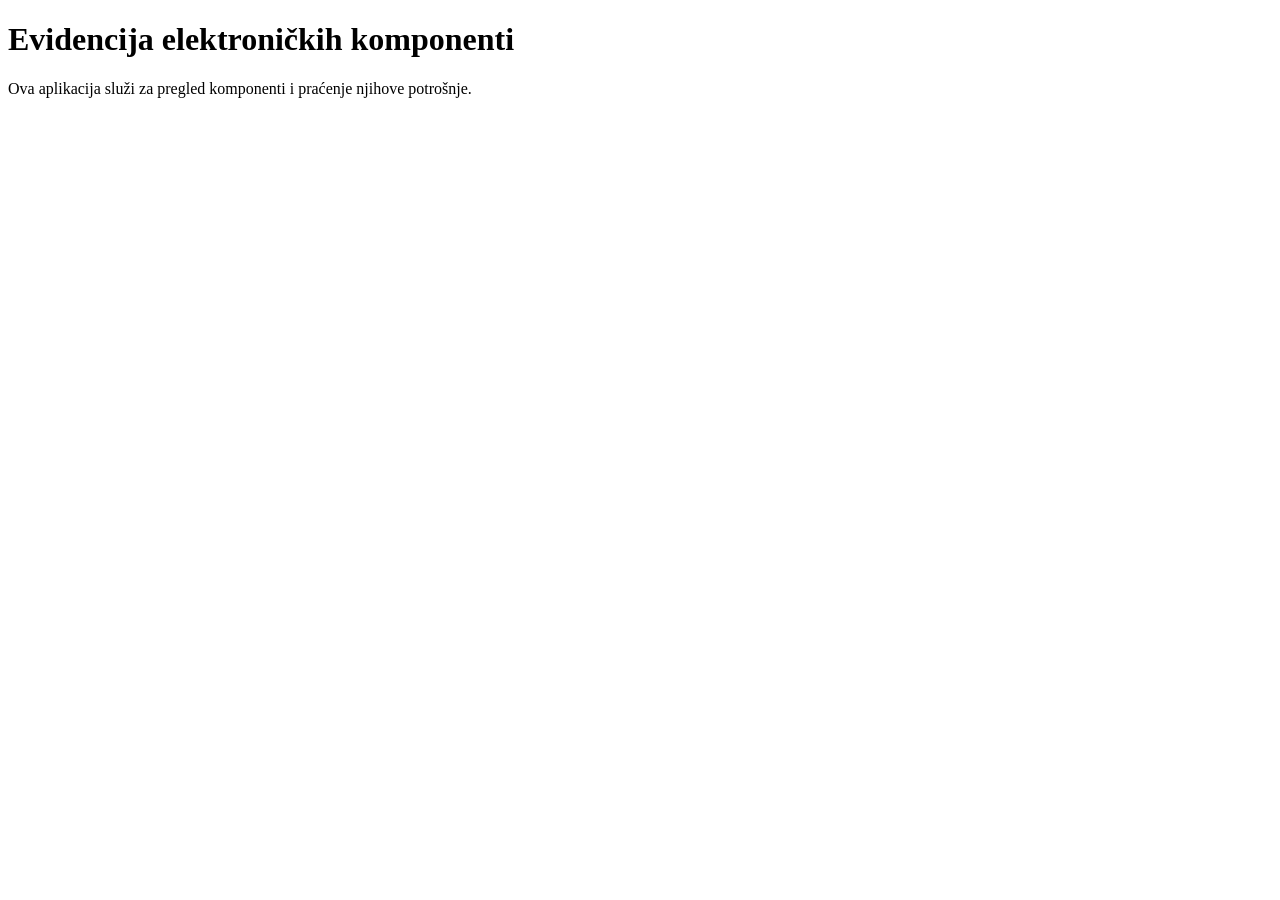
==== index.html @ dfb2090a "Dodana početna HTML stranica" ====
<!DOCTYPE html>
<html lang="hr">
<head>
    <meta charset="UTF-8">
    <meta name="viewport" content="width=device-width, initial-scale=1.0">
    <title>Evidencija komponenti</title>
</head>
<body>
    <h1>Evidencija elektroničkih komponenti</h1>
    <p>Ova aplikacija služi za pregled komponenti i praćenje njihove potrošnje.</p>
</body>
</html>
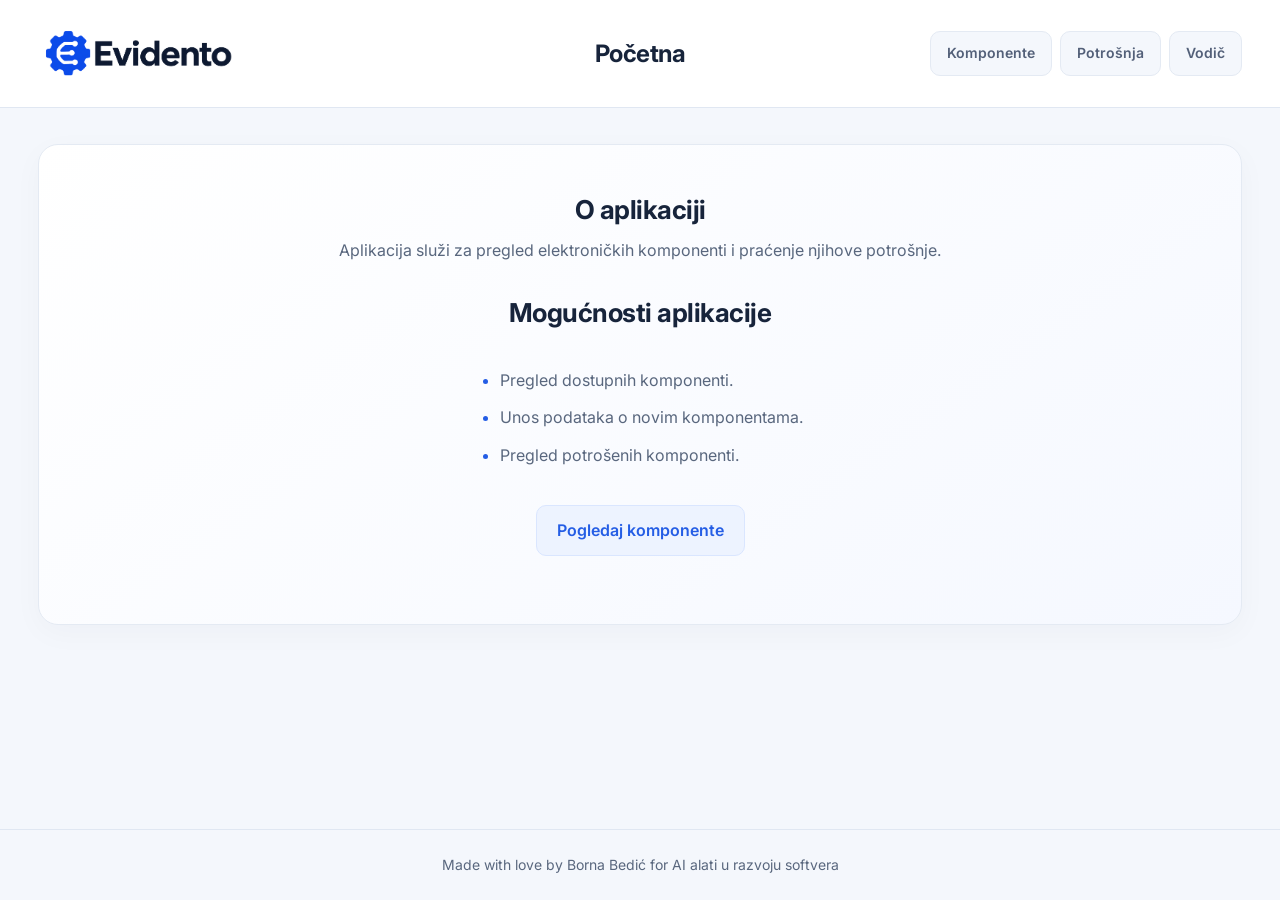
==== commit 2a520472: "Ureden Evidento izgled i dodani vodic, kategorije i forma potrosnje" ====
--- a/index.html
+++ b/index.html
@@ -3,10 +3,49 @@
 <head>
     <meta charset="UTF-8">
     <meta name="viewport" content="width=device-width, initial-scale=1.0">
-    <title>Evidencija komponenti</title>
+    <title>Početna | Evidento</title>
+    <link href="https://fonts.googleapis.com/css2?family=Inter:wght@400;500;600;700;800&display=swap" rel="stylesheet">
+    <link rel="stylesheet" href="style.css">
 </head>
-<body>
-    <h1>Evidencija elektroničkih komponenti</h1>
-    <p>Ova aplikacija služi za pregled komponenti i praćenje njihove potrošnje.</p>
+<body id="pocetna">
+<a class="preskoci-navigaciju" href="#glavni-sadrzaj">Preskoči na sadržaj</a>
+    <header id="zaglavlje">
+    <a id="poveznica-logo" href="index.html">
+        <img id="logo" src="media/evidento-logo.png" alt="Evidento početna" width="2172" height="724">
+    </a>
+
+    <h1 id="glavni-naslov">Početna</h1>
+
+    <nav id="navigacija" aria-label="Glavna navigacija">
+        <a href="komponente.html">Komponente</a>
+        <a href="potrosnja.html">Potrošnja</a>
+        <a href="vodic.html">Vodič</a>
+    </nav>
+</header>
+
+    <main id="glavni-sadrzaj" tabindex="-1">
+        <section id="opis-aplikacije">
+            <h2>O aplikaciji</h2>
+            <p>
+                Aplikacija služi za pregled elektroničkih komponenti
+                i praćenje njihove potrošnje.
+            </p>
+
+            <h2>Mogućnosti aplikacije</h2>
+            <ul>
+                <li>Pregled dostupnih komponenti.</li>
+                <li>Unos podataka o novim komponentama.</li>
+                <li>Pregled potrošenih komponenti.</li>
+            </ul>
+
+            <p>
+                <a href="komponente.html">Pogledaj komponente</a>
+            </p>
+        </section>
+    </main>
+
+<footer id="podnozje">
+    <p>Made with love by Borna Bedić for AI alati u razvoju softvera</p>
+</footer>
 </body>
-</html>
+</html>
--- a/style.css
+++ b/style.css
@@ -0,0 +1,558 @@
+* {
+    /* širina uključuje padding i border */
+    box-sizing: border-box;
+}
+
+body {
+    display: flex;
+    flex-direction: column;
+    min-height: 100vh;
+    margin: 0;
+    font-family: "Inter", Arial, sans-serif;
+    font-size: 16px;
+    line-height: 1.6;
+    color: #17243b;
+    background: #f4f7fc;
+}
+
+a {
+    color: #245de5;
+    text-decoration: none;
+}
+
+a:hover {
+    text-decoration: underline;
+}
+
+a:focus-visible,
+button:focus-visible,
+.omotac-tablice:focus-visible {
+    outline: 3px solid #245de5;
+    outline-offset: 4px;
+}
+
+.preskoci-navigaciju {
+    position: absolute;
+    top: 12px;
+    left: 16px;
+    z-index: 10;
+    padding: 12px 18px;
+    color: white;
+    background: #17243b;
+    border-radius: 10px;
+    transform: translateY(-180%);
+}
+
+.preskoci-navigaciju:focus {
+    transform: translateY(0);
+}
+
+#zaglavlje {
+    display: grid;
+    /* jednaki bočni stupci, srednji prati širinu naslova */
+    grid-template-columns: minmax(0, 1fr) auto minmax(0, 1fr);
+    align-items: center;
+    gap: 24px;
+    padding: 20px 3%;
+    background: white;
+    border-bottom: 1px solid #e0e7f2;
+}
+
+#poveznica-logo {
+    justify-self: start;
+    min-width: 0;
+    border-radius: 8px;
+}
+
+#logo {
+    display: block;
+    width: 200px;
+    max-width: 100%;
+    height: auto;
+}
+
+#glavni-naslov {
+    margin: 0;
+    font-size: 24px;
+    font-weight: 700;
+    line-height: 1.3;
+    letter-spacing: -0.5px;
+    text-align: center;
+}
+
+#navigacija {
+    display: flex;
+    flex-wrap: wrap;
+    justify-content: flex-end;
+    justify-self: end;
+    gap: 8px;
+}
+
+#navigacija a {
+    padding: 10px 16px;
+    color: #536079;
+    font-size: 14px;
+    font-weight: 600;
+    background: #f4f7fc;
+    border: 1px solid #e4eaf3;
+    border-radius: 10px;
+    transition: background-color 0.2s, color 0.2s;
+}
+
+#navigacija a:hover,
+#navigacija a:focus-visible {
+    color: #245de5;
+    background: #eaf1ff;
+    text-decoration: none;
+}
+
+#glavni-sadrzaj {
+    /* zauzima slobodan prostor i gura footer prema dnu */
+    flex: 1;
+    width: 94%;
+    max-width: 1280px;
+    margin: 36px auto 60px;
+}
+
+section,
+.kartica-komponente {
+    padding: 32px;
+    background: white;
+    border: 1px solid #e4eaf3;
+    border-radius: 20px;
+    box-shadow: 0 8px 30px #17243b08;
+}
+
+section {
+    margin-bottom: 24px;
+    scroll-margin-top: 24px;
+}
+
+h2 {
+    margin: 0 0 12px;
+    font-size: 26px;
+    font-weight: 700;
+    line-height: 1.3;
+    letter-spacing: -0.5px;
+}
+
+p {
+    margin: 0 0 20px;
+    color: #59677e;
+}
+
+#opis-aplikacije {
+    padding: 48px;
+    text-align: center;
+    background: linear-gradient(145deg, #ffffff, #f5f8ff);
+}
+
+#opis-aplikacije ul {
+    display: inline-block;
+    margin: 20px 0 30px;
+    padding-left: 22px;
+    color: #59677e;
+    text-align: left;
+}
+
+#opis-aplikacije li {
+    padding: 6px 0;
+}
+
+#opis-aplikacije li::marker {
+    color: #245de5;
+}
+
+/* h2 koji nije prvi element unutar roditelja */
+#opis-aplikacije h2:not(:first-child) {
+    margin-top: 32px;
+}
+
+#opis-aplikacije p a,
+#popis-komponenti > p a,
+#popis-potrosnje > p a {
+    display: inline-block;
+    padding: 12px 20px;
+    color: #245de5;
+    font-weight: 600;
+    background: #edf3ff;
+    border: 1px solid #dae6ff;
+    border-radius: 10px;
+    transition: background-color 0.2s;
+}
+
+#opis-aplikacije p a:hover,
+#popis-komponenti > p a:hover,
+#popis-potrosnje > p a:hover {
+    background: #dfeaff;
+    text-decoration: none;
+}
+
+.omotac-tablice {
+    /* ako tablica ne stane, pomiče se vodoravno */
+    overflow-x: auto;
+    margin-top: 24px;
+    border: 1px solid #e4eaf3;
+    border-radius: 14px;
+}
+
+table {
+    width: 100%;
+    min-width: 460px;
+    border-collapse: collapse;
+    text-align: left;
+}
+
+caption {
+    padding: 12px 18px;
+    color: #59677e;
+    font-size: 13px;
+    text-align: left;
+    background: white;
+    border-bottom: 1px solid #e4eaf3;
+}
+
+th {
+    padding: 16px 20px;
+    color: #59677e;
+    font-size: 12px;
+    font-weight: 600;
+    text-transform: uppercase;
+    letter-spacing: 0.6px;
+    background: #f5f7fc;
+    border-bottom: 1px solid #e4eaf3;
+}
+
+td {
+    padding: 20px;
+    font-size: 14px;
+    border-bottom: 1px solid #edf0f5;
+    transition: background-color 0.2s;
+}
+
+tbody tr:last-child td {
+    border-bottom: 0;
+}
+
+tbody td:first-child {
+    font-weight: 600;
+}
+
+#tablica-komponenti td:last-child,
+#tablica-potrosnje td:nth-child(2) {
+    color: #245de5;
+    font-weight: 700;
+    background: #f4f7ff;
+}
+
+#tablica-komponenti th:last-child,
+#tablica-komponenti td:last-child,
+#tablica-potrosnje th:nth-child(2),
+#tablica-potrosnje td:nth-child(2) {
+    text-align: center;
+}
+
+#tablica-potrosnje td:nth-child(3) {
+    color: #59677e;
+    white-space: nowrap;
+}
+
+tbody tr:hover td {
+    background: #edf3ff;
+}
+
+#dodavanje-komponente,
+#biljezenje-potrosnje {
+    text-align: center;
+}
+
+.forma-unosa {
+    display: flex;
+    flex-direction: column;
+    gap: 20px;
+    width: 100%;
+    max-width: 560px;
+    margin: 28px auto 0;
+    text-align: left;
+}
+
+.forma-unosa p {
+    margin: 0;
+}
+
+label {
+    display: block;
+    margin-bottom: 8px;
+    color: #28364d;
+    font-size: 14px;
+    font-weight: 600;
+}
+
+input:not([type="hidden"]),
+select,
+textarea {
+    width: 100%;
+    padding: 14px 16px;
+    font: inherit;
+    color: #17243b;
+    background: #fbfcff;
+    border: 1px solid #aab8ce;
+    border-radius: 10px;
+    transition: border-color 0.2s, box-shadow 0.2s;
+}
+
+input:focus,
+select:focus,
+textarea:focus {
+    outline: 2px solid #245de5;
+    outline-offset: 2px;
+    border-color: #245de5;
+    box-shadow: 0 0 0 5px #245de510;
+}
+
+.gumb-glavni {
+    align-self: center;
+    padding: 14px 26px;
+    font: inherit;
+    font-weight: 700;
+    color: white;
+    background: #245de5;
+    border: 0;
+    border-radius: 10px;
+    box-shadow: 0 6px 16px #245de526;
+    cursor: pointer;
+    transition: background-color 0.2s, transform 0.2s;
+}
+
+.gumb-glavni:hover,
+.gumb-glavni:focus-visible {
+    background: #194bc3;
+    transform: translateY(-2px);
+}
+
+#uvod-vodica {
+    text-align: center;
+}
+
+#uvod-vodica p {
+    margin-bottom: 0;
+}
+
+#kartice-komponenti {
+    display: grid;
+    /* tri jednako široka stupca */
+    grid-template-columns: repeat(3, minmax(0, 1fr));
+    gap: 24px;
+}
+
+.kartica-komponente {
+    display: flex;
+    flex-direction: column;
+    min-width: 0;
+    padding: 28px;
+}
+
+.oznaka-komponente {
+    display: flex;
+    align-items: center;
+    justify-content: center;
+    width: 64px;
+    height: 64px;
+    margin: 0 auto 24px;
+    font-size: 22px;
+    font-weight: 800;
+    color: #245de5;
+    background: #edf3ff;
+    border-radius: 16px;
+}
+
+.kartica-komponente h3 {
+    margin: 8px 0 12px;
+    font-size: 16px;
+}
+
+.kartica-komponente a {
+    /* gura poveznicu na dno kartice */
+    margin-top: auto;
+    padding-top: 16px;
+    font-size: 14px;
+    font-weight: 600;
+}
+
+#podnozje {
+    padding: 24px;
+    text-align: center;
+    border-top: 1px solid #e0e7f2;
+}
+
+#podnozje p {
+    margin: 0;
+    color: #59677e;
+    font-size: 14px;
+}
+
+@media (max-width: 1050px) {
+    #zaglavlje {
+        grid-template-columns: minmax(0, 1fr) auto;
+        gap: 16px;
+        padding: 18px 3%;
+    }
+
+    #navigacija {
+        /* proteže element preko svih stupaca */
+    grid-column: 1 / -1;
+        justify-self: center;
+        justify-content: center;
+    }
+}
+
+@media (max-width: 900px) {
+    #kartice-komponenti {
+        grid-template-columns: 1fr;
+    }
+}
+
+@media (max-width: 600px) {
+    #logo {
+        width: 150px;
+    }
+
+    #glavni-naslov {
+        font-size: 20px;
+    }
+
+    #navigacija a {
+        padding: 10px 12px;
+    }
+
+    #glavni-sadrzaj {
+        margin: 20px auto 36px;
+    }
+
+    section,
+    #opis-aplikacije,
+    .kartica-komponente {
+        padding: 22px;
+        border-radius: 16px;
+    }
+
+    h2 {
+        font-size: 22px;
+    }
+
+    th,
+    td {
+        padding: 14px;
+    }
+
+    .gumb-glavni {
+        width: 100%;
+    }
+}
+
+/* postavka uređaja za smanjeno kretanje */
+@media (prefers-reduced-motion: reduce) {
+    * {
+        transition: none;
+    }
+
+    .gumb-glavni:hover,
+    .gumb-glavni:focus-visible {
+        transform: none;
+    }
+}
+
+.kategorija {
+    display: inline-block;
+    padding: 5px 12px;
+    border-radius: 20px;
+    font-size: 12px;
+    font-weight: 600;
+    white-space: nowrap;
+}
+
+.kategorija-otpornik {
+    color: #2353ad;
+    background: #eaf1ff;
+}
+
+.kategorija-kondenzator {
+    color: #6b35a5;
+    background: #f3eaff;
+}
+
+.kategorija-led {
+    color: #146547;
+    background: #e4f6ed;
+}
+
+textarea {
+    resize: vertical;
+    min-height: 110px;
+}
+
+#cesta-pitanja {
+    margin-top: 24px;
+}
+
+#cesta-pitanja details {
+    margin-top: 18px;
+    border: 1px solid #e4eaf3;
+    border-radius: 12px;
+    background: #fbfcff;
+}
+
+#cesta-pitanja summary {
+    padding: 24px;
+    font-weight: 600;
+    cursor: pointer;
+    border-radius: 12px;
+}
+
+#cesta-pitanja summary:hover {
+    background: #edf3ff;
+}
+
+#cesta-pitanja summary:focus-visible {
+    outline: 3px solid #245de5;
+    outline-offset: 2px;
+}
+
+/* naslov pitanja kad je details otvoren */
+#cesta-pitanja details[open] summary {
+    color: #245de5;
+}
+
+#cesta-pitanja details p {
+    padding: 8px 24px 24px;
+    margin: 0;
+}
+
+.kartica-komponente {
+    transition: transform 0.2s, box-shadow 0.2s, border-color 0.2s;
+}
+
+.kartica-komponente:hover,
+.kartica-komponente:focus-within {
+    /* negativna vrijednost pomiče karticu prema gore */
+    transform: translateY(-5px);
+    border-color: #b9cef7;
+    box-shadow: 0 14px 32px #17243b12;
+}
+
+@media (prefers-reduced-motion: reduce) {
+    .kartica-komponente {
+        transition: none;
+    }
+
+    .kartica-komponente:hover,
+    .kartica-komponente:focus-within {
+        transform: none;
+    }
+}
+
+/* nth-child(2) bira drugu ćeliju u retku */
+#tablica-komponenti th:nth-child(2),
+#tablica-komponenti td:nth-child(2) {
+    text-align: center;
+}
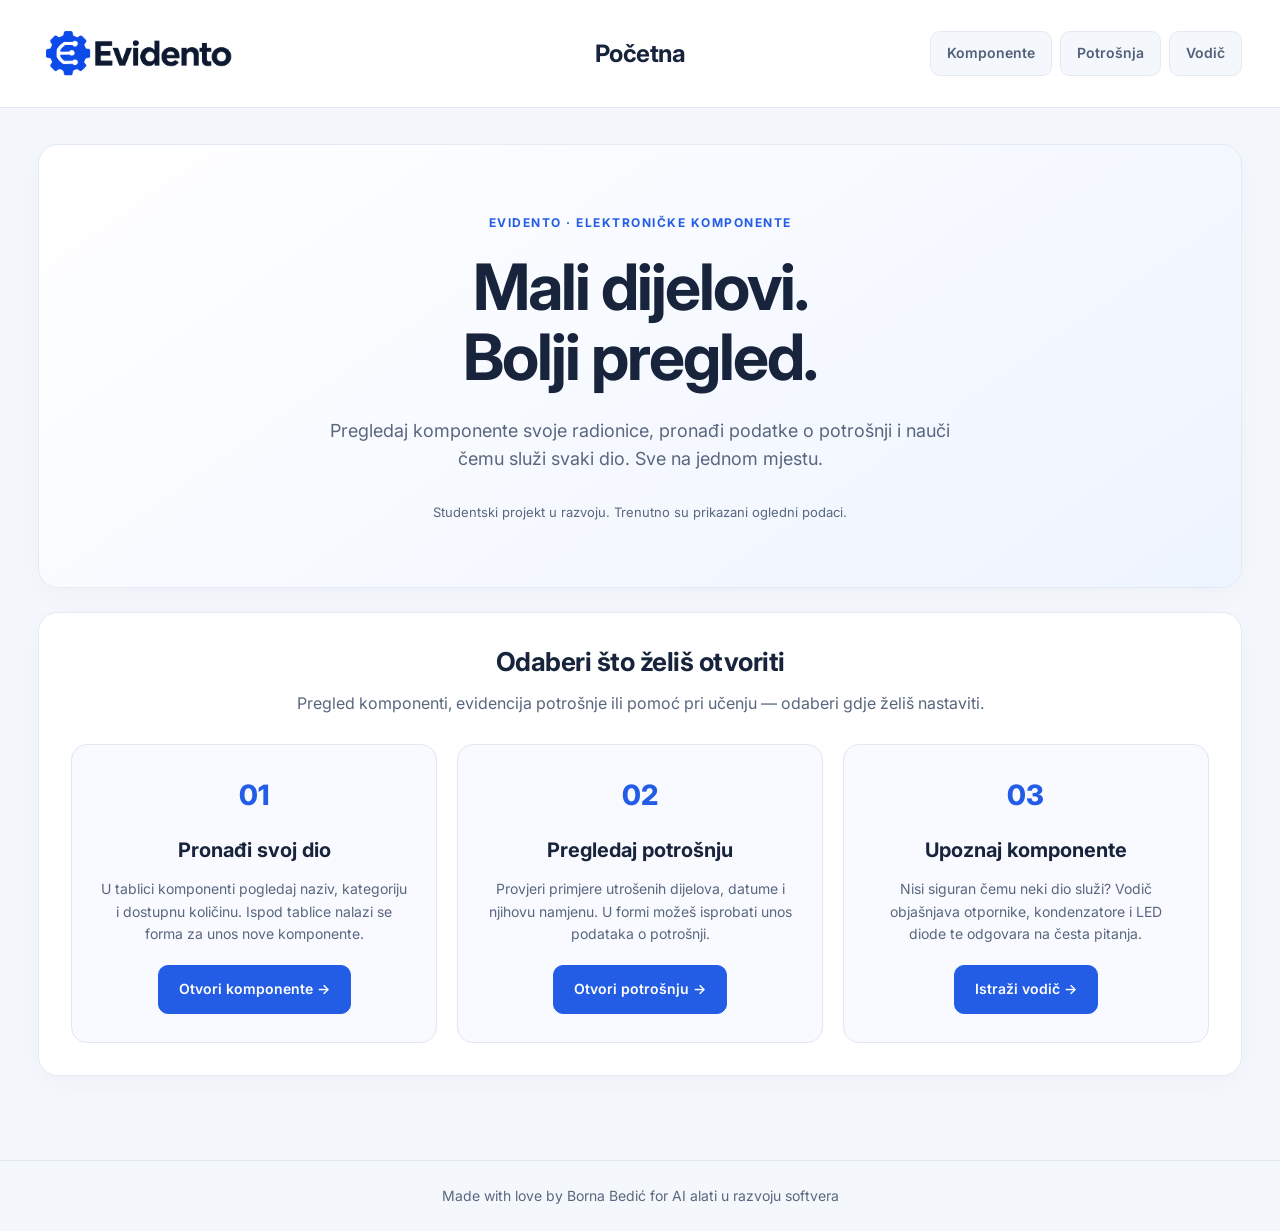
==== commit 05195266: "Doraden raspored stranica, Flexbox i tranzicije te obrasci za unos" ====
--- a/index.html
+++ b/index.html
@@ -24,23 +24,46 @@
 </header>
 
     <main id="glavni-sadrzaj" tabindex="-1">
-        <section id="opis-aplikacije">
-            <h2>O aplikaciji</h2>
-            <p>
-                Aplikacija služi za pregled elektroničkih komponenti
-                i praćenje njihove potrošnje.
+        <section id="uvod-pocetne" aria-labelledby="naslov-uvoda">
+            <span class="mala-oznaka">EVIDENTO · ELEKTRONIČKE KOMPONENTE</span>
+            <h2 id="naslov-uvoda">Mali dijelovi.<br>Bolji pregled.</h2>
+            <p class="uvodni-tekst">
+                Pregledaj komponente svoje radionice, pronađi podatke o potrošnji
+                i nauči čemu služi svaki dio. Sve na jednom mjestu.
             </p>
 
-            <h2>Mogućnosti aplikacije</h2>
-            <ul>
-                <li>Pregled dostupnih komponenti.</li>
-                <li>Unos podataka o novim komponentama.</li>
-                <li>Pregled potrošenih komponenti.</li>
-            </ul>
+            <p class="napomena-pocetne">Studentski projekt u razvoju. Trenutno su prikazani ogledni podaci.</p>
+        </section>
 
-            <p>
-                <a href="komponente.html">Pogledaj komponente</a>
-            </p>
+        <section id="koraci" aria-labelledby="naslov-koraka">
+            <h2 id="naslov-koraka">Odaberi što želiš otvoriti</h2>
+            <p>Pregled komponenti, evidencija potrošnje ili pomoć pri učenju — odaberi gdje želiš nastaviti.</p>
+
+            <div class="precaci">
+                <article class="kartica-korak">
+                    <span class="broj-koraka" aria-hidden="true">01</span>
+                    <h3>Pronađi svoj dio</h3>
+                    <p>U tablici komponenti pogledaj naziv, kategoriju i dostupnu količinu.
+                       Ispod tablice nalazi se forma za unos nove komponente.</p>
+                    <a class="pocetna-gumb" href="komponente.html">Otvori komponente <span aria-hidden="true">→</span></a>
+                </article>
+
+                <article class="kartica-korak">
+                    <span class="broj-koraka" aria-hidden="true">02</span>
+                    <h3>Pregledaj potrošnju</h3>
+                    <p>Provjeri primjere utrošenih dijelova, datume i njihovu namjenu.
+                       U formi možeš isprobati unos podataka o potrošnji.</p>
+                    <a class="pocetna-gumb" href="potrosnja.html">Otvori potrošnju <span aria-hidden="true">→</span></a>
+                </article>
+
+                <article class="kartica-korak">
+                    <span class="broj-koraka" aria-hidden="true">03</span>
+                    <h3>Upoznaj komponente</h3>
+                    <p>Nisi siguran čemu neki dio služi? Vodič objašnjava otpornike,
+                       kondenzatore i LED diode te odgovara na česta pitanja.</p>
+                    <a class="pocetna-gumb" href="vodic.html">Istraži vodič <span aria-hidden="true">→</span></a>
+                </article>
+            </div>
         </section>
     </main>
 
@@ -48,4 +71,4 @@
     <p>Made with love by Borna Bedić for AI alati u razvoju softvera</p>
 </footer>
 </body>
-</html>+</html>
--- a/style.css
+++ b/style.css
@@ -96,7 +96,8 @@
     background: #f4f7fc;
     border: 1px solid #e4eaf3;
     border-radius: 10px;
-    transition: background-color 0.2s, color 0.2s;
+    transition-property: background-color, color;
+    transition-duration: 0.2s, 0.2s;
 }
 
 #navigacija a:hover,
@@ -108,7 +109,9 @@
 
 #glavni-sadrzaj {
     /* zauzima slobodan prostor i gura footer prema dnu */
-    flex: 1;
+    flex-grow: 1;
+    flex-shrink: 1;
+    flex-basis: 0%;
     width: 94%;
     max-width: 1280px;
     margin: 36px auto 60px;
@@ -141,53 +144,6 @@
     color: #59677e;
 }
 
-#opis-aplikacije {
-    padding: 48px;
-    text-align: center;
-    background: linear-gradient(145deg, #ffffff, #f5f8ff);
-}
-
-#opis-aplikacije ul {
-    display: inline-block;
-    margin: 20px 0 30px;
-    padding-left: 22px;
-    color: #59677e;
-    text-align: left;
-}
-
-#opis-aplikacije li {
-    padding: 6px 0;
-}
-
-#opis-aplikacije li::marker {
-    color: #245de5;
-}
-
-/* h2 koji nije prvi element unutar roditelja */
-#opis-aplikacije h2:not(:first-child) {
-    margin-top: 32px;
-}
-
-#opis-aplikacije p a,
-#popis-komponenti > p a,
-#popis-potrosnje > p a {
-    display: inline-block;
-    padding: 12px 20px;
-    color: #245de5;
-    font-weight: 600;
-    background: #edf3ff;
-    border: 1px solid #dae6ff;
-    border-radius: 10px;
-    transition: background-color 0.2s;
-}
-
-#opis-aplikacije p a:hover,
-#popis-komponenti > p a:hover,
-#popis-potrosnje > p a:hover {
-    background: #dfeaff;
-    text-decoration: none;
-}
-
 .omotac-tablice {
     /* ako tablica ne stane, pomiče se vodoravno */
     overflow-x: auto;
@@ -227,7 +183,8 @@
     padding: 20px;
     font-size: 14px;
     border-bottom: 1px solid #edf0f5;
-    transition: background-color 0.2s;
+    transition-property: background-color;
+    transition-duration: 0.2s;
 }
 
 tbody tr:last-child td {
@@ -263,7 +220,7 @@
 
 #dodavanje-komponente,
 #biljezenje-potrosnje {
-    text-align: center;
+    text-align: left;
 }
 
 .forma-unosa {
@@ -298,7 +255,8 @@
     background: #fbfcff;
     border: 1px solid #aab8ce;
     border-radius: 10px;
-    transition: border-color 0.2s, box-shadow 0.2s;
+    transition-property: border-color, box-shadow;
+    transition-duration: 0.2s, 0.2s;
 }
 
 input:focus,
@@ -321,7 +279,8 @@
     border-radius: 10px;
     box-shadow: 0 6px 16px #245de526;
     cursor: pointer;
-    transition: background-color 0.2s, transform 0.2s;
+    transition-property: background-color, transform;
+    transition-duration: 0.2s, 0.2s;
 }
 
 .gumb-glavni:hover,
@@ -400,7 +359,7 @@
 
     #navigacija {
         /* proteže element preko svih stupaca */
-    grid-column: 1 / -1;
+        grid-column: 1 / -1;
         justify-self: center;
         justify-content: center;
     }
@@ -430,7 +389,6 @@
     }
 
     section,
-    #opis-aplikacije,
     .kartica-komponente {
         padding: 22px;
         border-radius: 16px;
@@ -453,7 +411,7 @@
 /* postavka uređaja za smanjeno kretanje */
 @media (prefers-reduced-motion: reduce) {
     * {
-        transition: none;
+        transition-property: none;
     }
 
     .gumb-glavni:hover,
@@ -529,7 +487,8 @@
 }
 
 .kartica-komponente {
-    transition: transform 0.2s, box-shadow 0.2s, border-color 0.2s;
+    transition-property: transform, box-shadow, border-color;
+    transition-duration: 0.2s, 0.2s, 0.2s;
 }
 
 .kartica-komponente:hover,
@@ -542,7 +501,7 @@
 
 @media (prefers-reduced-motion: reduce) {
     .kartica-komponente {
-        transition: none;
+        transition-property: none;
     }
 
     .kartica-komponente:hover,
@@ -556,3 +515,380 @@
 #tablica-komponenti td:nth-child(2) {
     text-align: center;
 }
+
+#uvod-pocetne {
+    padding: 64px 28px;
+    text-align: center;
+    background: linear-gradient(145deg, #ffffff, #eef4ff);
+}
+
+.mala-oznaka {
+    display: inline-block;
+    margin-bottom: 20px;
+    color: #245de5;
+    font-size: 12px;
+    font-weight: 700;
+    letter-spacing: 1.5px;
+}
+
+#naslov-uvoda {
+    margin: 0 0 24px;
+    font-size: clamp(36px, 5vw, 64px);
+    line-height: 1.1;
+    letter-spacing: -2px;
+}
+
+.uvodni-tekst {
+    max-width: 630px;
+    margin: 0 auto 28px;
+    font-size: 18px;
+}
+
+.pocetna-gumb {
+    padding: 14px 22px;
+    color: white;
+    background: #245de5;
+    border: 1px solid #245de5;
+    border-radius: 10px;
+    font-weight: 600;
+    transition-property: background-color, transform;
+    transition-duration: 0.25s, 0.25s;
+}
+
+.pocetna-gumb:hover,
+.pocetna-gumb:focus-visible {
+    background: #194bc3;
+    transform: translateY(-2px);
+    text-decoration: none;
+}
+
+.napomena-pocetne {
+    margin: 24px 0 0;
+    font-size: 13px;
+}
+
+#koraci {
+    text-align: center;
+}
+
+.precaci {
+    display: flex;
+    flex-wrap: wrap;
+    gap: 20px;
+    margin-top: 28px;
+}
+
+.kartica-korak {
+    /* početna širina 260px, može rasti i smanjivati se */
+    flex-grow: 1;
+    flex-shrink: 1;
+    flex-basis: 260px;
+    display: flex;
+    flex-direction: column;
+    min-width: 0;
+    padding: 28px;
+    background: #f8faff;
+    border: 1px solid #e0e7f2;
+    border-radius: 16px;
+    transition-property: transform, box-shadow, border-color;
+    transition-duration: 0.25s, 0.25s, 0.25s;
+}
+
+.kartica-korak:hover,
+.kartica-korak:focus-within {
+    transform: translateY(-5px);
+    border-color: #9bb8f3;
+    box-shadow: 0 12px 26px #17243b12;
+}
+
+.broj-koraka {
+    align-self: center;
+    color: #245de5;
+    font-size: 28px;
+    font-weight: 800;
+}
+
+.kartica-korak h3 {
+    margin: 16px 0 12px;
+    font-size: 20px;
+}
+
+.kartica-korak p {
+    font-size: 14px;
+}
+
+.kartica-korak a {
+    /* drži poveznice pri dnu i kad opisi nisu iste duljine */
+    margin-top: auto;
+    align-self: center;
+    padding: 12px 20px;
+    font-size: 14px;
+    font-weight: 600;
+}
+
+@media (max-width: 600px) {
+    #uvod-pocetne {
+        padding: 36px 20px;
+    }
+
+    .uvodni-tekst {
+        font-size: 16px;
+    }
+
+}
+
+@media (prefers-reduced-motion: reduce) {
+    .kartica-korak,
+    .pocetna-gumb {
+        transition-property: none;
+    }
+
+    .kartica-korak:hover,
+    .kartica-korak:focus-within,
+    .pocetna-gumb:hover,
+    .pocetna-gumb:focus-visible {
+        transform: none;
+    }
+}
+
+.uvod-stranice {
+    padding: 12px 0 8px;
+    margin-bottom: 28px;
+    text-align: center;
+}
+
+.uvod-stranice h2 {
+    font-size: clamp(28px, 3vw, 40px);
+    letter-spacing: -1px;
+}
+
+.uvod-stranice p {
+    max-width: 700px;
+    margin: 0 auto;
+}
+
+.uvod-stranice .mala-oznaka {
+    margin-bottom: 12px;
+}
+
+.kartica-komponente .naslov-komponente {
+    margin: 0 0 16px;
+    font-size: 24px;
+    text-align: center;
+}
+
+.kartica-komponente h4 {
+    margin: 8px 0 12px;
+    font-size: 16px;
+}
+
+#cesta-pitanja > h2,
+#cesta-pitanja > p {
+    text-align: center;
+}
+
+
+.evidencija {
+    display: flex;
+    flex-direction: column;
+    gap: 28px;
+}
+
+.evidencija > section {
+    min-width: 0;
+    margin: 0;
+}
+
+.naslov-panela {
+    display: flex;
+    align-items: center;
+    justify-content: space-between;
+    flex-wrap: wrap;
+    gap: 12px;
+    margin-bottom: 10px;
+}
+
+.evidencija h3 {
+    margin: 0;
+    font-size: 24px;
+    line-height: 1.3;
+    letter-spacing: -0.5px;
+}
+
+.oznaka-pregleda {
+    padding: 6px 12px;
+    font-size: 12px;
+    color: #59677e;
+    background: #f0f3f8;
+    border: 1px solid #e4eaf3;
+    border-radius: 20px;
+}
+
+.pregled-panel > p {
+    margin-bottom: 0;
+    font-size: 14px;
+}
+
+/* opis i polja su dva dijela istog obrasca */
+.unos-panel {
+    display: flex;
+    align-items: flex-start;
+    gap: 48px;
+    background: linear-gradient(120deg, #f1f5ff, #ffffff 65%);
+}
+
+.opis-unosa {
+    flex-grow: 1;
+    flex-shrink: 1;
+    flex-basis: 0px;
+    min-width: 0;
+    text-align: left;
+}
+
+.opis-unosa h3 {
+    margin-bottom: 16px;
+}
+
+.opis-unosa .mala-oznaka {
+    margin-bottom: 12px;
+}
+
+.opis-unosa p {
+    font-size: 14px;
+}
+
+#napomena-forme,
+#napomena-potrosnje {
+    padding-top: 16px;
+    font-size: 12px;
+    border-top: 1px solid #dce4f2;
+}
+
+.forma-evidencije {
+    flex-grow: 2;
+    flex-shrink: 1;
+    flex-basis: 0px;
+    display: flex;
+    flex-direction: row;
+    flex-wrap: wrap;
+    gap: 20px;
+    min-width: 0;
+    max-width: none;
+    margin: 0;
+}
+
+.forma-evidencije > p {
+    /* dva polja dijele red, oduzimamo polovicu razmaka */
+    flex-grow: 1;
+    flex-shrink: 1;
+    flex-basis: calc(50% - 10px);
+    min-width: 0;
+}
+
+.forma-evidencije > .polje-puna-sirina {
+    flex-basis: 100%;
+}
+
+.radnje-forme {
+    display: flex;
+    align-items: center;
+    justify-content: space-between;
+    flex-wrap: wrap;
+    gap: 16px;
+    width: 100%;
+    padding-top: 20px;
+    border-top: 1px solid #e4eaf3;
+}
+
+.uputa-forme {
+    color: #59677e;
+    font-size: 12px;
+}
+
+.radnje-forme .gumb-glavni {
+    font-size: 14px;
+}
+
+@media (max-width: 900px) {
+    .unos-panel {
+        flex-direction: column;
+        gap: 24px;
+    }
+
+    .opis-unosa,
+    .forma-evidencije {
+        flex-grow: 1;
+        flex-shrink: 1;
+        flex-basis: auto;
+        width: 100%;
+    }
+}
+
+@media (max-width: 600px) {
+    .forma-evidencije > p {
+        flex-basis: 100%;
+    }
+
+    .radnje-forme {
+        align-items: stretch;
+        flex-direction: column;
+    }
+}
+
+.pomoc-polja {
+    display: block;
+    margin-top: 8px;
+    color: #59677e;
+    font-size: 12px;
+}
+
+.gumbi-forme {
+    display: flex;
+    flex-wrap: wrap;
+    align-items: center;
+    gap: 12px;
+}
+
+.gumb-ocisti {
+    padding: 14px 20px;
+    font: inherit;
+    font-size: 14px;
+    font-weight: 600;
+    color: #536079;
+    background: white;
+    border: 1px solid #cdd7e6;
+    border-radius: 10px;
+    cursor: pointer;
+    transition-property: background-color, border-color;
+    transition-duration: 0.2s, 0.2s;
+}
+
+.gumb-ocisti:hover,
+.gumb-ocisti:focus-visible {
+    background: #edf3ff;
+    border-color: #245de5;
+}
+
+/* target je element čiji je id naveden iza # u adresi */
+#tablica-komponenti tr:target td {
+    background: #e4edff;
+    border-bottom-color: #a5bff1;
+}
+
+#tablica-komponenti tr:target td:first-child {
+    box-shadow: inset 4px 0 #245de5;
+}
+
+@media (max-width: 600px) {
+    .gumbi-forme {
+        width: 100%;
+        flex-direction: column;
+        align-items: stretch;
+    }
+}
+
+@media (prefers-reduced-motion: reduce) {
+    .gumb-ocisti {
+        transition-property: none;
+    }
+}
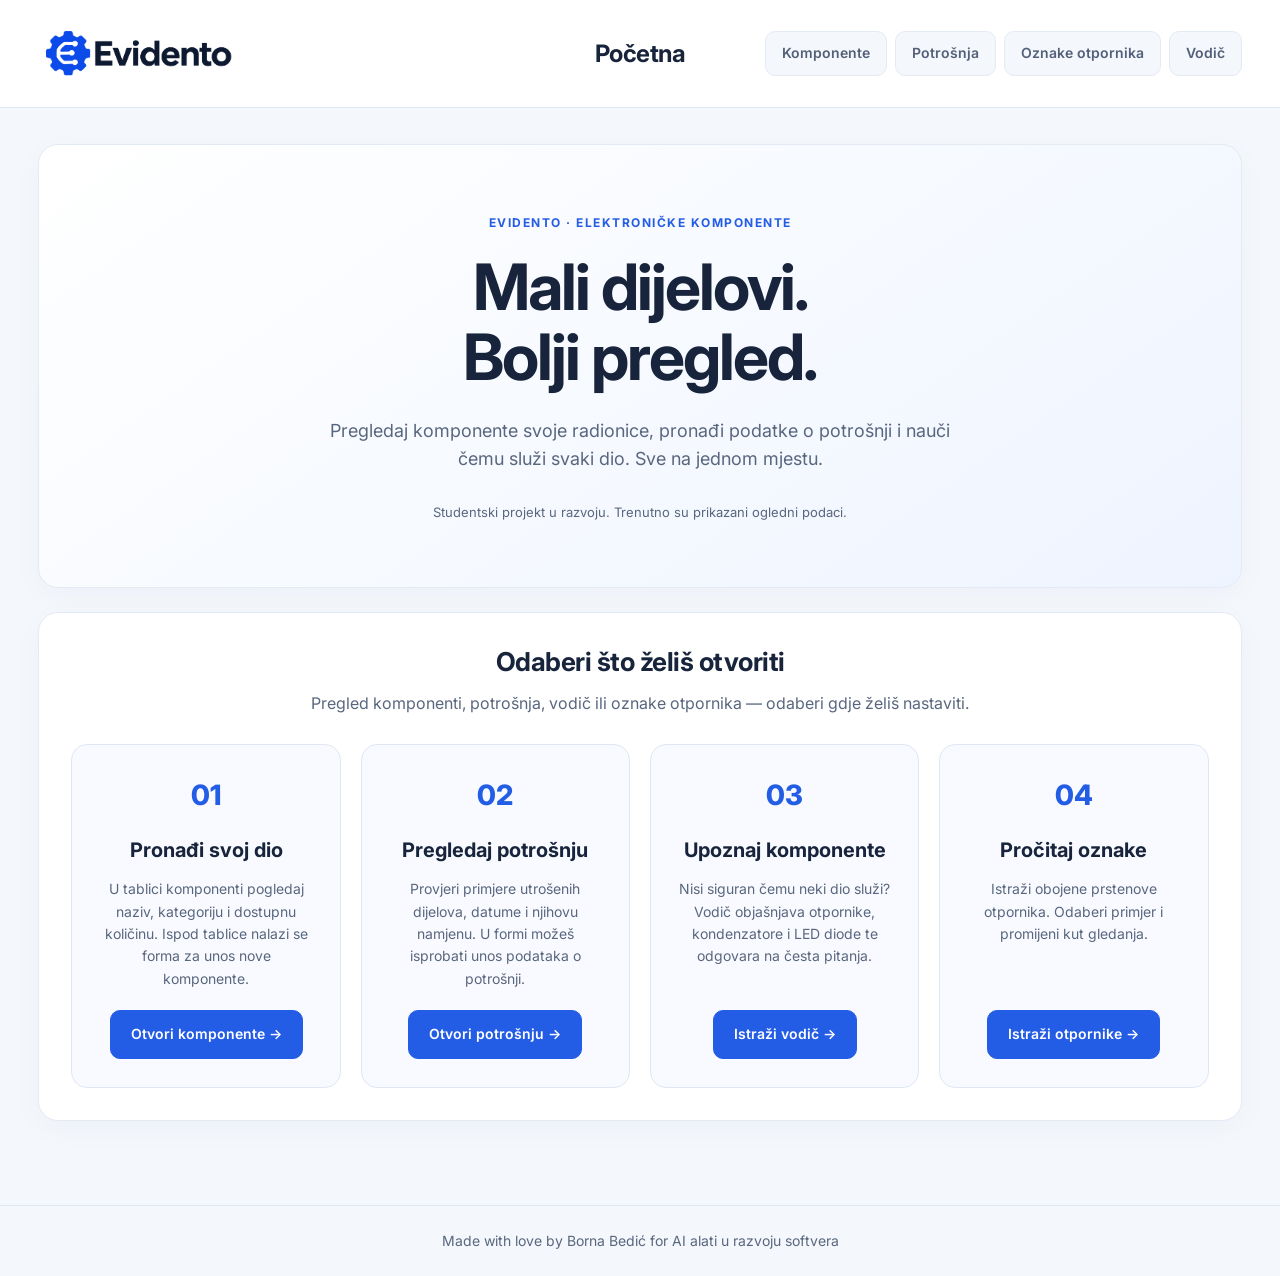
==== commit 61e4e76c: "Dodan istrazivac oznaka otpornika s CSS prikazom i odabirom primjera" ====
--- a/index.html
+++ b/index.html
@@ -17,10 +17,11 @@
     <h1 id="glavni-naslov">Početna</h1>
 
     <nav id="navigacija" aria-label="Glavna navigacija">
-        <a href="komponente.html">Komponente</a>
-        <a href="potrosnja.html">Potrošnja</a>
-        <a href="vodic.html">Vodič</a>
-    </nav>
+            <a href="komponente.html">Komponente</a>
+            <a href="potrosnja.html">Potrošnja</a>
+            <a href="otpornici.html">Oznake otpornika</a>
+            <a href="vodic.html">Vodič</a>
+        </nav>
 </header>
 
     <main id="glavni-sadrzaj" tabindex="-1">
@@ -37,7 +38,7 @@
 
         <section id="koraci" aria-labelledby="naslov-koraka">
             <h2 id="naslov-koraka">Odaberi što želiš otvoriti</h2>
-            <p>Pregled komponenti, evidencija potrošnje ili pomoć pri učenju — odaberi gdje želiš nastaviti.</p>
+            <p>Pregled komponenti, potrošnja, vodič ili oznake otpornika — odaberi gdje želiš nastaviti.</p>
 
             <div class="precaci">
                 <article class="kartica-korak">
@@ -63,6 +64,12 @@
                        kondenzatore i LED diode te odgovara na česta pitanja.</p>
                     <a class="pocetna-gumb" href="vodic.html">Istraži vodič <span aria-hidden="true">→</span></a>
                 </article>
+                <article class="kartica-korak">
+                    <span class="broj-koraka" aria-hidden="true">04</span>
+                    <h3>Pročitaj oznake</h3>
+                    <p>Istraži obojene prstenove otpornika. Odaberi primjer i promijeni kut gledanja.</p>
+                    <a class="pocetna-gumb" href="otpornici.html">Istraži otpornike <span aria-hidden="true">→</span></a>
+                </article>
             </div>
         </section>
     </main>
--- a/style.css
+++ b/style.css
@@ -892,3 +892,442 @@
         transition-property: none;
     }
 }
+#istrazivac-otpornika {
+    /* ove boje koristi prikaz prstenova */
+    --boja-prvog-prstena: #df3c43;
+    --boja-drugog-prstena: #df3c43;
+    --boja-treceg-prstena: #854a2c;
+    display: flex;
+    align-items: stretch;
+    flex-wrap: wrap;
+    gap: 24px;
+    margin-bottom: 28px;
+}
+
+#istrazivac-otpornika > section {
+    min-width: 0;
+    margin: 0;
+}
+
+.prikaz-otpornika {
+    flex-grow: 3;
+    flex-shrink: 1;
+    flex-basis: 500px;
+}
+
+.kontrole-otpornika {
+    flex-grow: 2;
+    flex-shrink: 1;
+    flex-basis: 320px;
+}
+
+#istrazivac-otpornika h2 {
+    font-size: 24px;
+}
+
+.scena-otpornika {
+    position: relative;
+    display: flex;
+    align-items: center;
+    justify-content: center;
+    min-height: 300px;
+    margin-top: 24px;
+    overflow: hidden;
+    border: 1px solid #223657;
+    border-radius: 16px;
+    background-color: #101c31;
+    background-image: linear-gradient(#ffffff06 1px, transparent 1px), linear-gradient(90deg, #ffffff06 1px, transparent 1px), radial-gradient(ellipse at center, #293e61, #101c31);
+    background-size: 24px 24px, 24px 24px, 100% 100%;
+    /* dubina za rotaciju prikaza */
+    perspective: 800px;
+}
+
+.natpis-scene,
+.opis-scene {
+    position: absolute;
+    color: #b8c9e5;
+    font-size: 11px;
+    letter-spacing: 1px;
+}
+
+.natpis-scene {
+    top: 20px;
+    left: 20px;
+}
+
+.opis-scene {
+    right: 16px;
+    bottom: 20px;
+    left: 16px;
+    text-align: center;
+    letter-spacing: 0;
+}
+
+.model-otpornika {
+    display: flex;
+    align-items: center;
+    width: 84%;
+    max-width: 500px;
+    height: 110px;
+    transform-style: preserve-3d;
+    transition-property: transform;
+    transition-duration: 0.6s;
+}
+
+.zica-otpornika {
+    flex-grow: 1;
+    flex-shrink: 1;
+    flex-basis: 0px;
+    height: 9px;
+    background: linear-gradient(#727c8c, #f0f4fa 40%, #a9b4c6 60%, #59657a);
+    box-shadow: 0 18px 18px #00000055;
+}
+
+.zica-lijevo {
+    border-radius: 6px 0 0 6px;
+}
+
+.zica-desno {
+    border-radius: 0 6px 6px 0;
+}
+
+.tijelo-otpornika {
+    position: relative;
+    flex-grow: 3;
+    flex-shrink: 1;
+    flex-basis: 0px;
+    height: 100%;
+    overflow: hidden;
+    border: 1px solid #a78958;
+    border-radius: 34px;
+    background: linear-gradient(#9e7f51, #ead6b1 18%, #f6e6c9 35%, #d7bd8e 60%, #997548);
+    box-shadow: inset 5px 0 12px #60431f44, inset -5px 0 12px #60431f44, 0 25px 26px #00000066;
+}
+
+/* sjaj se nalazi preko prstenova */
+.tijelo-otpornika::after {
+    content: "";
+    position: absolute;
+    inset: 0;
+    background: linear-gradient(transparent, #ffffff55 25%, transparent 48%, #00000033);
+    pointer-events: none;
+}
+
+.prsten-otpornika {
+    position: absolute;
+    top: 0;
+    bottom: 0;
+    width: 10%;
+    box-shadow: inset 1px 0 #00000022, inset -1px 0 #00000022;
+}
+
+.prvi-prsten {
+    left: 15%;
+    background-color: var(--boja-prvog-prstena);
+}
+
+.drugi-prsten {
+    left: 32%;
+    background-color: var(--boja-drugog-prstena);
+}
+
+.treci-prsten {
+    left: 49%;
+    background-color: var(--boja-treceg-prstena);
+}
+
+.cetvrti-prsten {
+    left: 80%;
+    background-color: #c6a345;
+}
+
+/* has provjerava koji je radio odabran unutar forme */
+#istrazivac-otpornika:has(#primjer-330:checked) {
+    --boja-prvog-prstena: #ee802c;
+    --boja-drugog-prstena: #ee802c;
+}
+
+#istrazivac-otpornika:has(#primjer-1000:checked) {
+    --boja-prvog-prstena: #854a2c;
+    --boja-drugog-prstena: #252833;
+    --boja-treceg-prstena: #df3c43;
+}
+
+#istrazivac-otpornika:has(#primjer-4700:checked) {
+    --boja-prvog-prstena: #e2bd22;
+    --boja-drugog-prstena: #9857b7;
+    --boja-treceg-prstena: #df3c43;
+}
+
+#istrazivac-otpornika:has(#primjer-10000:checked) {
+    --boja-prvog-prstena: #854a2c;
+    --boja-drugog-prstena: #252833;
+    --boja-treceg-prstena: #ee802c;
+}
+
+#istrazivac-otpornika:has(#pogled-koso:checked) .model-otpornika {
+    transform: rotateY(-25deg) rotateZ(-14deg) scale(0.9);
+}
+
+#istrazivac-otpornika:has(#pogled-odozgo:checked) .model-otpornika {
+    transform: rotateX(38deg) rotateZ(12deg) scale(0.95);
+}
+
+.rezultati-otpornika {
+    margin-top: 24px;
+    text-align: center;
+}
+
+.rezultat-otpornika {
+    display: none;
+}
+
+#istrazivac-otpornika:has(#primjer-220:checked) .rezultat-220,
+#istrazivac-otpornika:has(#primjer-330:checked) .rezultat-330,
+#istrazivac-otpornika:has(#primjer-1000:checked) .rezultat-1000,
+#istrazivac-otpornika:has(#primjer-4700:checked) .rezultat-4700,
+#istrazivac-otpornika:has(#primjer-10000:checked) .rezultat-10000 {
+    display: block;
+}
+
+.naziv-rezultata {
+    color: #59677e;
+    font-size: 13px;
+}
+
+.rezultat-otpornika h3 {
+    margin: 8px 0;
+    color: #17243b;
+    font-size: 40px;
+    letter-spacing: -1px;
+}
+
+.rezultat-otpornika h3 small {
+    color: #245de5;
+    font-size: 17px;
+    letter-spacing: 0;
+}
+
+.boje-rezultata {
+    margin-bottom: 10px;
+    font-size: 13px;
+}
+
+.racun-rezultata {
+    display: inline-block;
+    padding: 8px 16px;
+    margin-bottom: 10px;
+    color: #245de5;
+    font-size: 15px;
+    font-weight: 600;
+    background: #edf3ff;
+    border-radius: 10px;
+}
+
+.raspon-rezultata {
+    margin: 0;
+    font-size: 12px;
+}
+
+.grupa-otpornika {
+    min-width: 0;
+    padding: 0;
+    margin: 28px 0;
+    border: 0;
+}
+
+.grupa-otpornika legend {
+    padding: 0;
+    margin-bottom: 12px;
+    font-size: 14px;
+    font-weight: 700;
+}
+
+.opcije-otpornika {
+    display: flex;
+    flex-wrap: wrap;
+    gap: 10px;
+}
+
+.opcija-otpornika {
+    display: flex;
+    align-items: center;
+    gap: 9px;
+    padding: 12px 14px;
+    margin: 0;
+    background: #f8faff;
+    border: 1px solid #dce4f2;
+    border-radius: 10px;
+    cursor: pointer;
+    transition-property: background-color, border-color;
+    transition-duration: 0.2s, 0.2s;
+}
+
+.opcija-otpornika input[type="radio"] {
+    width: 16px;
+    height: 16px;
+    padding: 0;
+    margin: 0;
+    box-shadow: none;
+    accent-color: #245de5;
+}
+
+.opcija-otpornika:has(input:checked) {
+    color: #194bc3;
+    background: #eaf1ff;
+    border-color: #245de5;
+}
+
+.opcija-otpornika:hover {
+    border-color: #245de5;
+}
+
+.opcija-otpornika:focus-within {
+    outline: 2px solid #245de5;
+    outline-offset: 3px;
+}
+
+.napomena-istrazivaca {
+    margin: 20px 0 0;
+    font-size: 12px;
+}
+
+.objasnjenja-prstenova {
+    display: flex;
+    flex-wrap: wrap;
+    gap: 24px;
+    margin-top: 28px;
+}
+
+.objasnjenja-prstenova article {
+    flex-grow: 1;
+    flex-shrink: 1;
+    flex-basis: 190px;
+    padding: 20px;
+    border-left: 2px solid #dce6fb;
+}
+
+.objasnjenja-prstenova article > span {
+    color: #245de5;
+    font-size: 13px;
+    font-weight: 700;
+}
+
+.objasnjenja-prstenova h3 {
+    margin: 12px 0 8px;
+    font-size: 17px;
+}
+
+.objasnjenja-prstenova p {
+    margin: 0;
+    font-size: 14px;
+}
+
+.uzorak-boje {
+    display: inline-block;
+    width: 14px;
+    height: 14px;
+    margin-right: 10px;
+    vertical-align: middle;
+    border: 1px solid #00000022;
+    border-radius: 50%;
+}
+
+.izvor-otpornika {
+    margin: 20px 0 0;
+    font-size: 13px;
+}
+
+@media (max-width: 1250px) {
+    #zaglavlje {
+        grid-template-columns: minmax(0, 1fr) auto;
+    }
+
+    #navigacija {
+        grid-column: 1 / -1;
+        justify-self: center;
+        justify-content: center;
+    }
+}
+
+@media (max-width: 600px) {
+    #istrazivac-otpornika h2 {
+        font-size: 21px;
+    }
+
+    .scena-otpornika {
+        min-height: 240px;
+    }
+
+    .model-otpornika {
+        height: 75px;
+    }
+
+    .tijelo-otpornika {
+        border-radius: 22px;
+    }
+
+    #istrazivac-otpornika .opcija-otpornika {
+        padding: 10px;
+        font-size: 13px;
+    }
+
+    #glavni-naslov {
+        font-size: 18px;
+    }
+}
+
+@media (prefers-reduced-motion: reduce) {
+    .model-otpornika,
+    .opcija-otpornika {
+        transition-property: none;
+    }
+}
+
+.boja-crna {
+    background-color: #252833;
+}
+
+.boja-smeda {
+    background-color: #854a2c;
+}
+
+.boja-crvena {
+    background-color: #df3c43;
+}
+
+.boja-narancasta {
+    background-color: #ee802c;
+}
+
+.boja-zuta {
+    background-color: #e2bd22;
+}
+
+.boja-zelena {
+    background-color: #299061;
+}
+
+.boja-plava {
+    background-color: #386cce;
+}
+
+.boja-ljubicasta {
+    background-color: #9857b7;
+}
+
+.boja-siva {
+    background-color: #7d8491;
+}
+
+.boja-bijela {
+    background-color: #fff;
+}
+
+.boja-zlatna {
+    background-color: #b99a45;
+}
+
+.boja-srebrna {
+    background-color: #bbc4cf;
+}
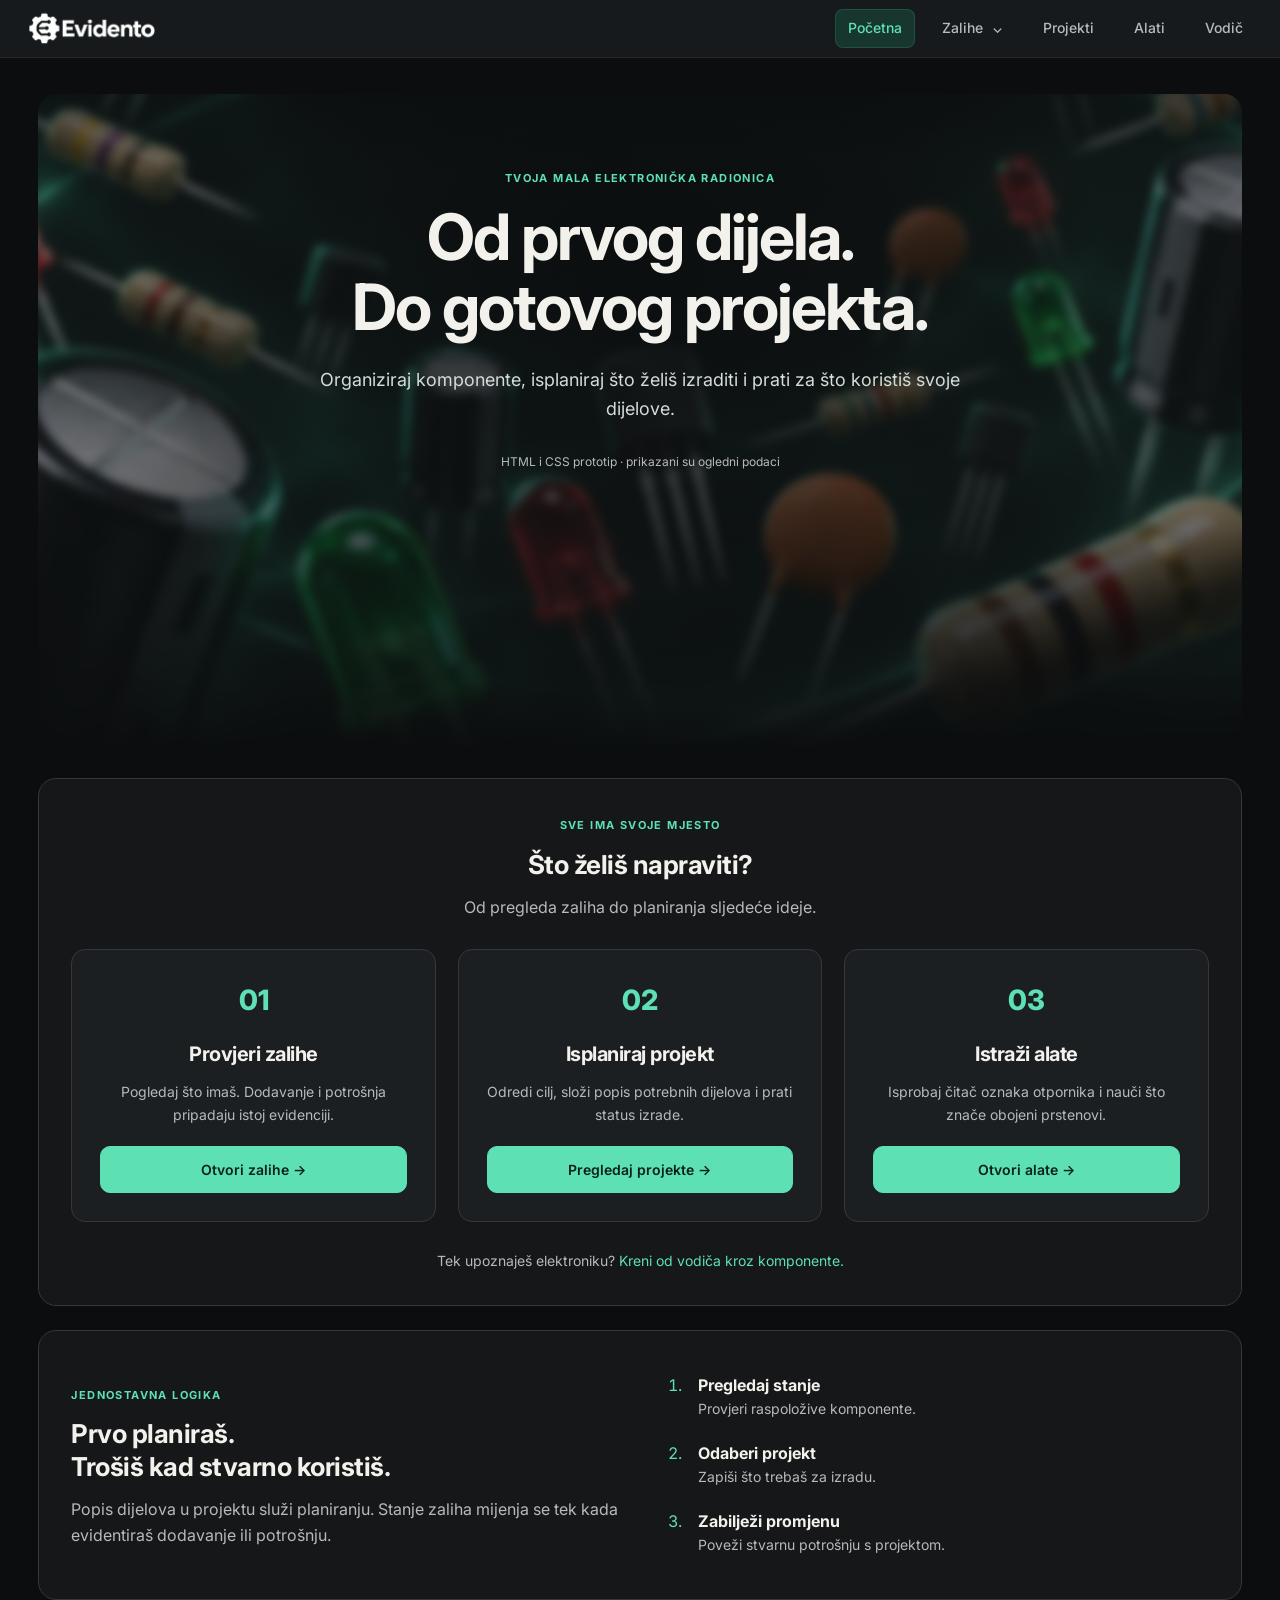
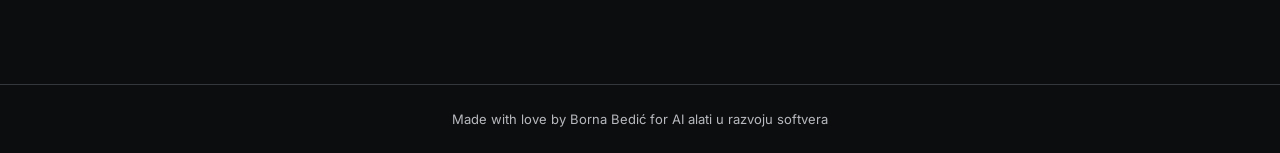
==== commit e7cfc3d3: "Veliki update: reorganizacija Evidenta, zalihe, projekti i alati Objedinjeni pregled zaliha, dodavan" ====
--- a/index.html
+++ b/index.html
@@ -3,79 +3,64 @@
 <head>
     <meta charset="UTF-8">
     <meta name="viewport" content="width=device-width, initial-scale=1.0">
+    <meta name="description" content="Evidento — evidencija elektroničkih komponenti, projekti i edukativni alati.">
     <title>Početna | Evidento</title>
     <link href="https://fonts.googleapis.com/css2?family=Inter:wght@400;500;600;700;800&display=swap" rel="stylesheet">
     <link rel="stylesheet" href="style.css">
 </head>
-<body id="pocetna">
-<a class="preskoci-navigaciju" href="#glavni-sadrzaj">Preskoči na sadržaj</a>
+<body>
+    <a class="preskoci-navigaciju" href="#glavni-sadrzaj">Preskoči na sadržaj</a>
     <header id="zaglavlje">
-    <a id="poveznica-logo" href="index.html">
-        <img id="logo" src="media/evidento-logo.png" alt="Evidento početna" width="2172" height="724">
-    </a>
-
-    <h1 id="glavni-naslov">Početna</h1>
-
-    <nav id="navigacija" aria-label="Glavna navigacija">
-            <a href="komponente.html">Komponente</a>
-            <a href="potrosnja.html">Potrošnja</a>
-            <a href="otpornici.html">Oznake otpornika</a>
-            <a href="vodic.html">Vodič</a>
-        </nav>
-</header>
-
+        <div class="sadrzaj-zaglavlja">
+            <a id="poveznica-logo" href="index.html">
+                <img id="logo" src="media/evidento-logo.png" alt="Evidento početna" width="2172" height="724">
+            </a>
+            <nav id="navigacija" aria-label="Glavna navigacija">
+                <a href="index.html" aria-current="page">Početna</a>
+                <details class="izbornik-zaliha">
+                    <summary>Zalihe <span aria-hidden="true">⌄</span></summary>
+                    <div class="padajuci-izbornik">
+                        <div class="opis-izbornika"><strong>Tvoja radionica</strong><p>Što imaš, što dodaješ i što trošiš.</p></div>
+                        <div class="poveznice-izbornika">
+                            <a href="zalihe.html"><strong>Trenutno stanje</strong><span>Dostupne komponente i količine</span></a>
+                            <a href="zalihe.html#povijest-promjena"><strong>Povijest promjena</strong><span>Dodavanje, potrošnja i namjena</span></a>
+                            <a href="zalihe.html#unos-promjene"><strong>Unos promjene</strong><span>Dodaj komade ili evidentiraj potrošnju</span></a>
+                            <a href="zalihe.html#nova-komponenta"><strong>Nova komponenta</strong><span>Dio koji još nemaš u evidenciji</span></a>
+                        </div>
+                    </div>
+                </details>
+                <a href="projekti.html">Projekti</a>
+                <a href="alati.html">Alati</a>
+                <a href="vodic.html">Vodič</a>
+            </nav>
+        </div>
+    </header>
     <main id="glavni-sadrzaj" tabindex="-1">
         <section id="uvod-pocetne" aria-labelledby="naslov-uvoda">
-            <span class="mala-oznaka">EVIDENTO · ELEKTRONIČKE KOMPONENTE</span>
-            <h2 id="naslov-uvoda">Mali dijelovi.<br>Bolji pregled.</h2>
-            <p class="uvodni-tekst">
-                Pregledaj komponente svoje radionice, pronađi podatke o potrošnji
-                i nauči čemu služi svaki dio. Sve na jednom mjestu.
-            </p>
-
-            <p class="napomena-pocetne">Studentski projekt u razvoju. Trenutno su prikazani ogledni podaci.</p>
-        </section>
-
-        <section id="koraci" aria-labelledby="naslov-koraka">
-            <h2 id="naslov-koraka">Odaberi što želiš otvoriti</h2>
-            <p>Pregled komponenti, potrošnja, vodič ili oznake otpornika — odaberi gdje želiš nastaviti.</p>
-
-            <div class="precaci">
-                <article class="kartica-korak">
-                    <span class="broj-koraka" aria-hidden="true">01</span>
-                    <h3>Pronađi svoj dio</h3>
-                    <p>U tablici komponenti pogledaj naziv, kategoriju i dostupnu količinu.
-                       Ispod tablice nalazi se forma za unos nove komponente.</p>
-                    <a class="pocetna-gumb" href="komponente.html">Otvori komponente <span aria-hidden="true">→</span></a>
-                </article>
-
-                <article class="kartica-korak">
-                    <span class="broj-koraka" aria-hidden="true">02</span>
-                    <h3>Pregledaj potrošnju</h3>
-                    <p>Provjeri primjere utrošenih dijelova, datume i njihovu namjenu.
-                       U formi možeš isprobati unos podataka o potrošnji.</p>
-                    <a class="pocetna-gumb" href="potrosnja.html">Otvori potrošnju <span aria-hidden="true">→</span></a>
-                </article>
-
-                <article class="kartica-korak">
-                    <span class="broj-koraka" aria-hidden="true">03</span>
-                    <h3>Upoznaj komponente</h3>
-                    <p>Nisi siguran čemu neki dio služi? Vodič objašnjava otpornike,
-                       kondenzatore i LED diode te odgovara na česta pitanja.</p>
-                    <a class="pocetna-gumb" href="vodic.html">Istraži vodič <span aria-hidden="true">→</span></a>
-                </article>
-                <article class="kartica-korak">
-                    <span class="broj-koraka" aria-hidden="true">04</span>
-                    <h3>Pročitaj oznake</h3>
-                    <p>Istraži obojene prstenove otpornika. Odaberi primjer i promijeni kut gledanja.</p>
-                    <a class="pocetna-gumb" href="otpornici.html">Istraži otpornike <span aria-hidden="true">→</span></a>
-                </article>
+            <img class="slika-uvoda" src="media/evidento-komponente-panorama.png" alt="Ilustracija otpornika, kondenzatora, LED dioda i tranzistora sa zelenim osvjetljenjem." width="1536" height="1024" fetchpriority="high">
+            <div class="tekst-uvoda">
+                <span class="mala-oznaka">TVOJA MALA ELEKTRONIČKA RADIONICA</span>
+                <h1 id="naslov-uvoda">Od prvog dijela.<br>Do gotovog projekta.</h1>
+                <p class="uvodni-tekst">Organiziraj komponente, isplaniraj što želiš izraditi i prati za što koristiš svoje dijelove.</p>
+                <p class="napomena-pocetne">HTML i CSS prototip · prikazani su ogledni podaci</p>
             </div>
         </section>
+        <section class="pocetni-pregled" aria-labelledby="naslov-pregleda">
+            <div class="naslov-sekcije"><span class="mala-oznaka">SVE IMA SVOJE MJESTO</span><h2 id="naslov-pregleda">Što želiš napraviti?</h2><p>Od pregleda zaliha do planiranja sljedeće ideje.</p></div>
+            <div class="kartice-pocetne">
+                <article class="kartica-pocetne"><span class="broj-kartice">01</span><h3>Provjeri zalihe</h3><p>Pogledaj što imaš. Dodavanje i potrošnja pripadaju istoj evidenciji.</p><a class="gumb-glavni" href="zalihe.html">Otvori zalihe <span aria-hidden="true">→</span></a></article>
+                <article class="kartica-pocetne"><span class="broj-kartice">02</span><h3>Isplaniraj projekt</h3><p>Odredi cilj, složi popis potrebnih dijelova i prati status izrade.</p><a class="gumb-glavni" href="projekti.html">Pregledaj projekte <span aria-hidden="true">→</span></a></article>
+                <article class="kartica-pocetne"><span class="broj-kartice">03</span><h3>Istraži alate</h3><p>Isprobaj čitač oznaka otpornika i nauči što znače obojeni prstenovi.</p><a class="gumb-glavni" href="alati.html">Otvori alate <span aria-hidden="true">→</span></a></article>
+            </div>
+            <p class="poveznica-pomoci">Tek upoznaješ elektroniku? <a href="vodic.html">Kreni od vodiča kroz komponente.</a></p>
+        </section>
+        <section class="objasnjenje-logike" aria-labelledby="naslov-logike">
+            <div><span class="mala-oznaka">JEDNOSTAVNA LOGIKA</span><h2 id="naslov-logike">Prvo planiraš.<br>Trošiš kad stvarno koristiš.</h2><p>Popis dijelova u projektu služi planiranju. Stanje zaliha mijenja se tek kada evidentiraš dodavanje ili potrošnju.</p></div>
+            <ol class="tijek-rada"><li><strong>Pregledaj stanje</strong><span>Provjeri raspoložive komponente.</span></li><li><strong>Odaberi projekt</strong><span>Zapiši što trebaš za izradu.</span></li><li><strong>Zabilježi promjenu</strong><span>Poveži stvarnu potrošnju s projektom.</span></li></ol>
+        </section>
     </main>
-
-<footer id="podnozje">
-    <p>Made with love by Borna Bedić for AI alati u razvoju softvera</p>
-</footer>
+    <footer id="podnozje">
+        <p>Made with love by Borna Bedić for AI alati u razvoju softvera</p>
+    </footer>
 </body>
 </html>
--- a/style.css
+++ b/style.css
@@ -1,5 +1,19 @@
+:root {
+    color-scheme: dark;
+    --pozadina-stranice: #0b0d0e;
+    --pozadina-kartice: #151719;
+    --pozadina-polja: #1c1f22;
+    --pozadina-navigacije: #171a1c;
+    --boja-teksta: #f3f1eb;
+    --boja-sporednog-teksta: #b7b9be;
+    --boja-ruba: #34383d;
+    --naglasena-boja: #5ee0b5;
+    --naglasena-boja-hover: #8ceccd;
+    --pozadina-naglaska: #17362e;
+}
+
 * {
-    /* širina uključuje padding i border */
+    /* padding i border računaju se unutar zadane širine */
     box-sizing: border-box;
 }
 
@@ -11,12 +25,12 @@
     font-family: "Inter", Arial, sans-serif;
     font-size: 16px;
     line-height: 1.6;
-    color: #17243b;
-    background: #f4f7fc;
+    color: var(--boja-teksta);
+    background: var(--pozadina-stranice);
 }
 
 a {
-    color: #245de5;
+    color: var(--naglasena-boja);
     text-decoration: none;
 }
 
@@ -26,20 +40,49 @@
 
 a:focus-visible,
 button:focus-visible,
+summary:focus-visible,
 .omotac-tablice:focus-visible {
-    outline: 3px solid #245de5;
+    outline: 3px solid var(--naglasena-boja);
     outline-offset: 4px;
+}
+
+h1, h2, h3 {
+    margin: 0 0 14px;
+    line-height: 1.25;
+    letter-spacing: -0.5px;
+}
+
+h1 {
+    font-size: clamp(30px, 4vw, 44px);
+    letter-spacing: -1.2px;
+}
+
+h2 {
+    font-size: 26px;
+}
+
+h3 {
+    font-size: 20px;
+}
+
+p {
+    margin: 0 0 20px;
+    color: var(--boja-sporednog-teksta);
+}
+
+p:last-child {
+    margin-bottom: 0;
 }
 
 .preskoci-navigaciju {
     position: absolute;
-    top: 12px;
+    top: 10px;
     left: 16px;
-    z-index: 10;
-    padding: 12px 18px;
-    color: white;
-    background: #17243b;
-    border-radius: 10px;
+    z-index: 100;
+    padding: 10px 16px;
+    color: #0b2119;
+    background: var(--naglasena-boja);
+    border-radius: 8px;
     transform: translateY(-180%);
 }
 
@@ -48,267 +91,872 @@
 }
 
 #zaglavlje {
-    display: grid;
-    /* jednaki bočni stupci, srednji prati širinu naslova */
-    grid-template-columns: minmax(0, 1fr) auto minmax(0, 1fr);
+    position: relative;
+    z-index: 20;
+    padding: 6px 0;
+    background: var(--pozadina-navigacije);
+    border-bottom: 1px solid #ffffff12;
+}
+
+.sadrzaj-zaglavlja {
+    display: flex;
     align-items: center;
-    gap: 24px;
-    padding: 20px 3%;
-    background: white;
-    border-bottom: 1px solid #e0e7f2;
+    justify-content: space-between;
+    gap: 32px;
+    padding: 0 24px;
 }
 
 #poveznica-logo {
-    justify-self: start;
-    min-width: 0;
-    border-radius: 8px;
+    flex-shrink: 0;
+    border-radius: 6px;
 }
 
 #logo {
     display: block;
-    width: 200px;
-    max-width: 100%;
+    width: 135px;
     height: auto;
-}
-
-#glavni-naslov {
+    filter: grayscale(1) brightness(0) invert(1);
+}
+
+#navigacija {
+    position: relative;
+    display: flex;
+    align-items: center;
+    gap: 14px;
+    min-width: 0;
+}
+
+#navigacija > a,
+.izbornik-zaliha > summary {
+    display: block;
+    padding: 7px 12px;
     margin: 0;
-    font-size: 24px;
-    font-weight: 700;
-    line-height: 1.3;
-    letter-spacing: -0.5px;
-    text-align: center;
-}
-
-#navigacija {
-    display: flex;
-    flex-wrap: wrap;
-    justify-content: flex-end;
-    justify-self: end;
-    gap: 8px;
-}
-
-#navigacija a {
-    padding: 10px 16px;
-    color: #536079;
-    font-size: 14px;
-    font-weight: 600;
-    background: #f4f7fc;
-    border: 1px solid #e4eaf3;
-    border-radius: 10px;
-    transition-property: background-color, color;
-    transition-duration: 0.2s, 0.2s;
-}
-
-#navigacija a:hover,
-#navigacija a:focus-visible {
-    color: #245de5;
-    background: #eaf1ff;
+    color: var(--boja-sporednog-teksta);
+    font-size: 14px;
+    font-weight: 500;
+    white-space: nowrap;
+    border: 1px solid transparent;
+    border-radius: 8px;
+    cursor: pointer;
+    transition-property: color, background-color, border-color;
+    transition-duration: 0.2s, 0.2s, 0.2s;
+}
+
+.izbornik-zaliha > summary {
+    list-style: none;
+}
+
+.izbornik-zaliha > summary::-webkit-details-marker {
+    display: none;
+}
+
+.izbornik-zaliha > summary span {
+    margin-left: 5px;
+}
+
+#navigacija > a:hover,
+.izbornik-zaliha > summary:hover,
+.izbornik-zaliha[open] > summary {
+    color: var(--boja-teksta);
+    background: var(--pozadina-polja);
     text-decoration: none;
 }
 
+#navigacija > a[aria-current="page"],
+.izbornik-zaliha > .aktivna-stavka {
+    color: var(--naglasena-boja);
+    background: var(--pozadina-naglaska);
+    border-color: #5ee0b526;
+}
+
+/* izbornik se pozicionira prema navigaciji */
+.padajuci-izbornik {
+    position: absolute;
+    top: calc(100% + 12px);
+    right: 0;
+    display: flex;
+    width: 650px;
+    max-width: calc(100vw - 48px);
+    overflow: hidden;
+    background: var(--pozadina-kartice);
+    border: 1px solid #59615c;
+    border-radius: 14px;
+    box-shadow: 0 24px 60px #00000088;
+}
+
+.opis-izbornika {
+    flex-grow: 1;
+    flex-shrink: 1;
+    flex-basis: 200px;
+    padding: 26px;
+    background: #101513;
+    border-right: 1px solid var(--boja-ruba);
+}
+
+.opis-izbornika strong {
+    color: var(--naglasena-boja);
+}
+
+.opis-izbornika p {
+    margin: 10px 0 0;
+    font-size: 13px;
+}
+
+.poveznice-izbornika {
+    flex-grow: 2;
+    flex-shrink: 1;
+    flex-basis: 300px;
+    padding: 10px;
+}
+
+.poveznice-izbornika a {
+    display: flex;
+    flex-direction: column;
+    gap: 3px;
+    padding: 12px 16px;
+    color: var(--boja-teksta);
+    border-radius: 8px;
+    transition-property: background-color;
+    transition-duration: 0.2s;
+}
+
+.poveznice-izbornika a:hover {
+    background: var(--pozadina-polja);
+    text-decoration: none;
+}
+
+.poveznice-izbornika a span {
+    color: var(--boja-sporednog-teksta);
+    font-size: 12px;
+}
+
 #glavni-sadrzaj {
-    /* zauzima slobodan prostor i gura footer prema dnu */
+    /* glavni sadržaj popunjava slobodnu visinu do footera */
     flex-grow: 1;
     flex-shrink: 1;
     flex-basis: 0%;
     width: 94%;
     max-width: 1280px;
     margin: 36px auto 60px;
+    min-width: 0;
 }
 
 section,
+.kartica-projekta,
 .kartica-komponente {
+    min-width: 0;
     padding: 32px;
-    background: white;
-    border: 1px solid #e4eaf3;
+    margin-bottom: 24px;
+    background: var(--pozadina-kartice);
+    border: 1px solid var(--boja-ruba);
+    border-radius: 18px;
+}
+
+section[id],
+article[id] {
+    scroll-margin-top: 24px;
+}
+
+.mala-oznaka {
+    display: inline-block;
+    margin-bottom: 14px;
+    color: var(--naglasena-boja);
+    font-size: 11px;
+    font-weight: 700;
+    letter-spacing: 1.4px;
+}
+
+.uvod-stranice {
+    padding: 20px 0 10px;
+    margin-bottom: 28px;
+    text-align: center;
+}
+
+.uvod-stranice p {
+    max-width: 740px;
+    margin: 0 auto;
+}
+
+.obavijest-prototipa {
+    padding: 12px 18px;
+    margin-bottom: 24px;
+    color: #b7c6bf;
+    font-size: 12px;
+    background: #111c17;
+    border: 1px solid #254535;
+    border-radius: 10px;
+}
+
+.naslov-panela,
+.vrh-projekta {
+    display: flex;
+    justify-content: space-between;
+    align-items: center;
+    flex-wrap: wrap;
+    gap: 12px;
+    margin-bottom: 14px;
+}
+
+.naslov-panela h2 {
+    margin: 0;
+}
+
+.naslov-panela .mala-oznaka {
+    margin-bottom: 7px;
+}
+
+.opis-sekcije {
+    font-size: 14px;
+}
+
+.oznaka-pregleda,
+.status {
+    display: inline-block;
+    padding: 6px 11px;
+    font-size: 12px;
+    font-weight: 600;
+    white-space: nowrap;
+    background: var(--pozadina-polja);
+    border: 1px solid var(--boja-ruba);
     border-radius: 20px;
-    box-shadow: 0 8px 30px #17243b08;
-}
-
-section {
+}
+
+.gumb-glavni,
+.gumb-ocisti {
+    display: inline-block;
+    padding: 12px 20px;
+    font-family: inherit;
+    font-size: 14px;
+    font-weight: 600;
+    line-height: 1.5;
+    text-align: center;
+    border-radius: 10px;
+    cursor: pointer;
+    transition-property: background-color, border-color, transform;
+    transition-duration: 0.2s, 0.2s, 0.2s;
+}
+
+.gumb-glavni {
+    color: #0b2119;
+    background: var(--naglasena-boja);
+    border: 1px solid var(--naglasena-boja);
+}
+
+.gumb-ocisti {
+    color: var(--boja-teksta);
+    background: var(--pozadina-polja);
+    border: 1px solid #565d63;
+}
+
+.gumb-glavni:hover,
+.gumb-glavni:focus-visible {
+    background: var(--naglasena-boja-hover);
+    transform: translateY(-2px);
+    text-decoration: none;
+}
+
+.gumb-ocisti:hover,
+.gumb-ocisti:focus-visible {
+    border-color: var(--naglasena-boja);
+    background: var(--pozadina-naglaska);
+    text-decoration: none;
+}
+
+#uvod-pocetne {
+    position: relative;
+    isolation: isolate;
+    min-height: 660px;
+    padding: 70px 28px 250px;
+    overflow: hidden;
+    background: var(--pozadina-stranice);
+    border: 0;
+    text-align: center;
+}
+
+.slika-uvoda {
+    position: absolute;
+    top: -60px;
+    left: 50%;
+    width: 125%;
+    max-width: none;
+    height: calc(100% + 100px);
+    object-fit: cover;
+    object-position: center;
+    transform: translateX(-50%);
+    filter: blur(5px);
+    opacity: 0.6;
+    mix-blend-mode: screen;
+    /* slika nestaje prema dnu iza kartica */
+    mask-image: linear-gradient(to bottom, transparent, black 16%, black 55%, transparent 94%);
+    -webkit-mask-image: linear-gradient(to bottom, transparent, black 16%, black 55%, transparent 94%);
+}
+
+#uvod-pocetne::after {
+    content: "";
+    position: absolute;
+    inset: 0;
+    background: radial-gradient(ellipse at 50% 25%, #0b0d0ecc, #0b0d0e44 55%, transparent 80%);
+    pointer-events: none;
+}
+
+.tekst-uvoda {
+    position: relative;
+    z-index: 1;
+    max-width: 800px;
+    margin: 0 auto;
+}
+
+#naslov-uvoda {
     margin-bottom: 24px;
-    scroll-margin-top: 24px;
-}
-
-h2 {
-    margin: 0 0 12px;
-    font-size: 26px;
-    font-weight: 700;
-    line-height: 1.3;
-    letter-spacing: -0.5px;
-}
-
-p {
-    margin: 0 0 20px;
-    color: #59677e;
+    font-size: clamp(36px, 5vw, 64px);
+    letter-spacing: -2px;
+    line-height: 1.1;
+}
+
+.uvodni-tekst {
+    max-width: 650px;
+    margin: 0 auto 28px;
+    font-size: 18px;
+    color: #d2ddd8;
+}
+
+.napomena-pocetne {
+    font-size: 12px;
+}
+
+.naslov-sekcije {
+    margin-bottom: 28px;
+    text-align: center;
+}
+
+.kartice-pocetne,
+.popis-projekata {
+    display: flex;
+    flex-wrap: wrap;
+    gap: 22px;
+}
+
+.kartica-pocetne {
+    /* kartice dijele prostor i prelaze u novi red kad ne stanu */
+    flex-grow: 1;
+    flex-shrink: 1;
+    flex-basis: 260px;
+    display: flex;
+    flex-direction: column;
+    min-width: 0;
+    padding: 28px;
+    text-align: center;
+    background: var(--pozadina-polja);
+    border: 1px solid var(--boja-ruba);
+    border-radius: 14px;
+}
+
+.broj-kartice {
+    display: block;
+    margin-bottom: 20px;
+    color: var(--naglasena-boja);
+    font-size: 28px;
+    font-weight: 800;
+}
+
+.kartica-pocetne p {
+    font-size: 14px;
+}
+
+.kartica-pocetne .gumb-glavni {
+    /* automatski razmak drži gumbe pri dnu kartice */
+    margin-top: auto;
+}
+
+.kartica-pocetne,
+.kartica-projekta,
+.kartica-komponente {
+    transition-property: transform, border-color, box-shadow;
+    transition-duration: 0.25s, 0.25s, 0.25s;
+}
+
+.kartica-pocetne:hover,
+.kartica-pocetne:focus-within,
+.kartica-projekta:hover,
+.kartica-projekta:focus-within,
+.kartica-komponente:hover,
+.kartica-komponente:focus-within {
+    transform: translateY(-4px);
+    border-color: #397d68;
+    box-shadow: 0 12px 26px #00000040;
+}
+
+.poveznica-pomoci {
+    margin: 28px 0 0;
+    font-size: 14px;
+    text-align: center;
+}
+
+.objasnjenje-logike,
+.most-do-vodica {
+    display: flex;
+    align-items: center;
+    flex-wrap: wrap;
+    gap: 40px;
+}
+
+.objasnjenje-logike > div,
+.tijek-rada {
+    flex-grow: 1;
+    flex-shrink: 1;
+    flex-basis: 300px;
+}
+
+.tijek-rada {
+    padding-left: 26px;
+    margin: 0;
+}
+
+.tijek-rada li {
+    padding: 10px 0 10px 12px;
+    color: var(--naglasena-boja);
+}
+
+.tijek-rada strong,
+.tijek-rada span {
+    display: block;
+}
+
+.tijek-rada strong {
+    color: var(--boja-teksta);
+}
+
+.tijek-rada span {
+    color: var(--boja-sporednog-teksta);
+    font-size: 14px;
 }
 
 .omotac-tablice {
-    /* ako tablica ne stane, pomiče se vodoravno */
     overflow-x: auto;
     margin-top: 24px;
-    border: 1px solid #e4eaf3;
-    border-radius: 14px;
+    border: 1px solid var(--boja-ruba);
+    border-radius: 12px;
 }
 
 table {
     width: 100%;
-    min-width: 460px;
+    min-width: 560px;
     border-collapse: collapse;
     text-align: left;
 }
 
+#tablica-zaliha {
+    min-width: 780px;
+}
+
 caption {
     padding: 12px 18px;
-    color: #59677e;
-    font-size: 13px;
+    color: var(--boja-sporednog-teksta);
+    font-size: 12px;
     text-align: left;
-    background: white;
-    border-bottom: 1px solid #e4eaf3;
-}
-
-th {
-    padding: 16px 20px;
-    color: #59677e;
-    font-size: 12px;
+    border-bottom: 1px solid var(--boja-ruba);
+}
+
+thead th {
+    padding: 15px 18px;
+    color: var(--boja-sporednog-teksta);
+    background: var(--pozadina-polja);
+    font-size: 11px;
     font-weight: 600;
     text-transform: uppercase;
     letter-spacing: 0.6px;
-    background: #f5f7fc;
-    border-bottom: 1px solid #e4eaf3;
-}
-
-td {
-    padding: 20px;
-    font-size: 14px;
-    border-bottom: 1px solid #edf0f5;
+    border-bottom: 1px solid var(--boja-ruba);
+}
+
+tbody th,
+tbody td {
+    padding: 18px;
+    font-size: 14px;
+    font-weight: 400;
+    border-bottom: 1px solid #292e32;
     transition-property: background-color;
     transition-duration: 0.2s;
 }
 
-tbody tr:last-child td {
+tbody th {
+    font-weight: 600;
+}
+
+tbody tr:last-child > * {
     border-bottom: 0;
 }
 
-tbody td:first-child {
+tbody tr:hover > * {
+    background: #1b2822;
+}
+
+.broj {
+    text-align: center;
+    font-variant-numeric: tabular-nums;
+}
+
+.stanje-zalihe {
+    color: var(--naglasena-boja);
+    font-weight: 700;
+    background: #14251d;
+}
+
+/* istaknut je redak na koji vodi poveznica s # u adresi */
+#tablica-zaliha tr:target > * {
+    background: #213a2f;
+}
+
+#tablica-zaliha tr:target th {
+    box-shadow: inset 4px 0 var(--naglasena-boja);
+}
+
+.kategorija {
+    display: inline-block;
+    padding: 5px 10px;
+    font-size: 12px;
     font-weight: 600;
-}
-
-#tablica-komponenti td:last-child,
-#tablica-potrosnje td:nth-child(2) {
-    color: #245de5;
-    font-weight: 700;
-    background: #f4f7ff;
-}
-
-#tablica-komponenti th:last-child,
-#tablica-komponenti td:last-child,
-#tablica-potrosnje th:nth-child(2),
-#tablica-potrosnje td:nth-child(2) {
-    text-align: center;
-}
-
-#tablica-potrosnje td:nth-child(3) {
-    color: #59677e;
     white-space: nowrap;
-}
-
-tbody tr:hover td {
-    background: #edf3ff;
-}
-
-#dodavanje-komponente,
-#biljezenje-potrosnje {
-    text-align: left;
-}
-
-.forma-unosa {
-    display: flex;
-    flex-direction: column;
+    border-radius: 20px;
+}
+
+.kategorija-otpornik {
+    color: #a9c9ff;
+    background: #1e2b40;
+}
+
+.kategorija-kondenzator {
+    color: #d3b4fa;
+    background: #2e243b;
+}
+
+.kategorija-led {
+    color: #a0dec2;
+    background: #18372d;
+}
+
+.promjena-dodavanje {
+    color: #8ceccd;
+    white-space: nowrap;
+}
+
+.promjena-potrosnja,
+.nedostaje {
+    color: #f1be87;
+}
+
+.unos-panel {
+    display: flex;
+    align-items: flex-start;
+    flex-wrap: wrap;
+    gap: 40px;
+    background: linear-gradient(120deg, #14271f, var(--pozadina-kartice) 65%);
+}
+
+.opis-unosa {
+    flex-grow: 1;
+    flex-shrink: 1;
+    flex-basis: 250px;
+    min-width: 0;
+}
+
+.opis-unosa p {
+    font-size: 14px;
+}
+
+.napomena-forme {
+    padding-top: 16px;
+    font-size: 12px;
+    border-top: 1px solid var(--boja-ruba);
+}
+
+.forma-evidencije {
+    flex-grow: 2;
+    flex-shrink: 1;
+    flex-basis: 460px;
+    display: flex;
+    flex-wrap: wrap;
     gap: 20px;
-    width: 100%;
-    max-width: 560px;
-    margin: 28px auto 0;
-    text-align: left;
-}
-
-.forma-unosa p {
+    min-width: 0;
     margin: 0;
+}
+
+#forma-nove-komponente {
+    max-width: 850px;
+    margin-top: 24px;
+}
+
+.forma-evidencije > p {
+    /* pola reda minus polovica razmaka između polja */
+    flex-grow: 1;
+    flex-shrink: 1;
+    flex-basis: calc(50% - 10px);
+    min-width: 0;
+    margin: 0;
+}
+
+.forma-evidencije > .polje-puna-sirina {
+    flex-basis: 100%;
 }
 
 label {
     display: block;
     margin-bottom: 8px;
-    color: #28364d;
+    color: var(--boja-teksta);
     font-size: 14px;
     font-weight: 600;
 }
 
-input:not([type="hidden"]),
+input:not([type="hidden"]):not([type="radio"]),
 select,
 textarea {
     width: 100%;
-    padding: 14px 16px;
-    font: inherit;
-    color: #17243b;
-    background: #fbfcff;
-    border: 1px solid #aab8ce;
-    border-radius: 10px;
+    padding: 12px 14px;
+    font-family: inherit;
+    font-size: 16px;
+    line-height: 1.5;
+    color: var(--boja-teksta);
+    background: var(--pozadina-polja);
+    border: 1px solid #565d63;
+    border-radius: 9px;
     transition-property: border-color, box-shadow;
     transition-duration: 0.2s, 0.2s;
+}
+
+input::placeholder,
+textarea::placeholder {
+    color: #a1a7ad;
 }
 
 input:focus,
 select:focus,
 textarea:focus {
-    outline: 2px solid #245de5;
+    outline: 2px solid var(--naglasena-boja);
     outline-offset: 2px;
-    border-color: #245de5;
-    box-shadow: 0 0 0 5px #245de510;
-}
-
-.gumb-glavni {
-    align-self: center;
-    padding: 14px 26px;
-    font: inherit;
+    border-color: var(--naglasena-boja);
+    box-shadow: 0 0 0 5px #5ee0b510;
+}
+
+textarea {
+    resize: vertical;
+    min-height: 100px;
+}
+
+.pomoc-polja,
+.uputa-forme {
+    display: block;
+    margin-top: 7px;
+    color: var(--boja-sporednog-teksta);
+    font-size: 12px;
+}
+
+.radnje-forme {
+    display: flex;
+    justify-content: space-between;
+    align-items: center;
+    flex-wrap: wrap;
+    gap: 18px;
+    width: 100%;
+    padding-top: 20px;
+    border-top: 1px solid var(--boja-ruba);
+}
+
+.radnje-forme .uputa-forme {
+    flex-grow: 1;
+    flex-shrink: 1;
+    flex-basis: 180px;
+    margin-top: 0;
+}
+
+.gumbi-forme {
+    display: flex;
+    flex-wrap: wrap;
+    gap: 12px;
+}
+
+.popis-projekata {
+    align-items: stretch;
+    margin-bottom: 28px;
+}
+
+.kartica-projekta {
+    flex-grow: 1;
+    flex-shrink: 1;
+    flex-basis: 340px;
+    display: flex;
+    flex-direction: column;
+    margin: 0;
+    padding: 26px;
+}
+
+.vrh-projekta .broj-kartice {
+    margin: 0;
+    font-size: 20px;
+}
+
+.kartica-projekta h2 {
+    font-size: 23px;
+}
+
+.kartica-projekta > p {
+    font-size: 14px;
+}
+
+.status-planirano {
+    color: #d3b4fa;
+    background: #2e243b;
+    border-color: #504060;
+}
+
+.status-izrada {
+    color: #f1ce93;
+    background: #342b1b;
+    border-color: #5d4d2b;
+}
+
+.status-zavrseno {
+    color: #a0dec2;
+    background: #18372d;
+    border-color: #2e5a48;
+}
+
+.projekt-podaci {
+    display: flex;
+    flex-direction: column;
+    gap: 5px;
+    margin-bottom: 24px;
+    color: #b7b9be;
+    font-size: 12px;
+}
+
+.detalji-projekta {
+    margin-top: auto;
+    border-top: 1px solid var(--boja-ruba);
+}
+
+.detalji-projekta summary {
+    padding: 16px 0;
+    font-size: 13px;
+    font-weight: 600;
+    cursor: pointer;
+}
+
+.detalji-projekta[open] summary {
+    color: var(--naglasena-boja);
+}
+
+.detalji-projekta .omotac-tablice {
+    margin-top: 0;
+}
+
+.detalji-projekta table {
+    min-width: 340px;
+}
+
+.detalji-projekta th,
+.detalji-projekta td {
+    padding: 12px;
+    font-size: 12px;
+}
+
+.poveznica-kartice {
+    display: block;
+    padding-top: 18px;
+    margin-top: 10px;
+    font-size: 13px;
+    font-weight: 600;
+}
+
+.predstavljeni-alat {
+    display: flex;
+    align-items: center;
+    flex-wrap: wrap;
+    gap: 40px;
+}
+
+.ilustracija-alata {
+    --boja-prvog-prstena: #df3c43;
+    --boja-drugog-prstena: #df3c43;
+    --boja-treceg-prstena: #854a2c;
+    flex-grow: 1;
+    flex-shrink: 1;
+    flex-basis: 380px;
+    display: flex;
+    flex-direction: column;
+    align-items: center;
+    justify-content: center;
+    min-width: 0;
+    min-height: 340px;
+    gap: 28px;
+    padding: 24px;
+    background: radial-gradient(ellipse at center, #21382f, #101213);
+    border: 1px solid var(--boja-ruba);
+    border-radius: 14px;
+}
+
+.natpis-alata {
+    color: var(--boja-sporednog-teksta);
+    font-size: 10px;
+    text-align: center;
+    letter-spacing: 1px;
+}
+
+.vrijednost-alata {
+    font-size: 32px;
     font-weight: 700;
-    color: white;
-    background: #245de5;
-    border: 0;
-    border-radius: 10px;
-    box-shadow: 0 6px 16px #245de526;
-    cursor: pointer;
-    transition-property: background-color, transform;
-    transition-duration: 0.2s, 0.2s;
-}
-
-.gumb-glavni:hover,
-.gumb-glavni:focus-visible {
-    background: #194bc3;
-    transform: translateY(-2px);
-}
-
-#uvod-vodica {
-    text-align: center;
-}
-
-#uvod-vodica p {
-    margin-bottom: 0;
+}
+
+.vrijednost-alata small {
+    color: var(--naglasena-boja);
+    font-size: 16px;
+}
+
+.opis-alata {
+    flex-grow: 1;
+    flex-shrink: 1;
+    flex-basis: 360px;
+    min-width: 0;
+}
+
+.popis-mogucnosti {
+    margin: 0 0 26px;
+    padding-left: 20px;
+    color: var(--boja-sporednog-teksta);
+    font-size: 14px;
+}
+
+.popis-mogucnosti li {
+    padding-bottom: 8px;
+}
+
+.opis-alata .pomoc-polja {
+    margin-top: 18px;
+}
+
+.most-do-vodica > div {
+    flex-grow: 1;
+    flex-shrink: 1;
+    flex-basis: 350px;
+}
+
+.most-do-vodica p {
+    margin: 0;
+}
+
+.putanja-stranice {
+    font-size: 13px;
 }
 
 #kartice-komponenti {
     display: grid;
-    /* tri jednako široka stupca */
     grid-template-columns: repeat(3, minmax(0, 1fr));
     gap: 24px;
+    margin-bottom: 28px;
 }
 
 .kartica-komponente {
     display: flex;
     flex-direction: column;
-    min-width: 0;
-    padding: 28px;
+    margin: 0;
 }
 
 .oznaka-komponente {
@@ -318,11 +966,16 @@
     width: 64px;
     height: 64px;
     margin: 0 auto 24px;
+    color: var(--naglasena-boja);
     font-size: 22px;
     font-weight: 800;
-    color: #245de5;
-    background: #edf3ff;
+    background: var(--pozadina-naglaska);
     border-radius: 16px;
+}
+
+.kartica-komponente .naslov-komponente {
+    text-align: center;
+    font-size: 24px;
 }
 
 .kartica-komponente h3 {
@@ -331,38 +984,59 @@
 }
 
 .kartica-komponente a {
-    /* gura poveznicu na dno kartice */
     margin-top: auto;
     padding-top: 16px;
     font-size: 14px;
     font-weight: 600;
+}
+
+#cesta-pitanja > h2,
+#cesta-pitanja > p {
+    text-align: center;
+}
+
+#cesta-pitanja details {
+    margin-top: 18px;
+    background: #171c1a;
+    border: 1px solid var(--boja-ruba);
+    border-radius: 12px;
+}
+
+#cesta-pitanja summary {
+    padding: 24px;
+    font-size: 14px;
+    font-weight: 600;
+    cursor: pointer;
+    border-radius: 12px;
+}
+
+#cesta-pitanja summary:hover {
+    background: var(--pozadina-naglaska);
+}
+
+#cesta-pitanja details[open] summary {
+    color: var(--naglasena-boja);
+}
+
+#cesta-pitanja details p {
+    padding: 8px 24px 24px;
+    margin: 0;
+    font-size: 14px;
+}
+
+.stara-stranica {
+    text-align: center;
 }
 
 #podnozje {
     padding: 24px;
     text-align: center;
-    border-top: 1px solid #e0e7f2;
+    border-top: 1px solid var(--boja-ruba);
 }
 
 #podnozje p {
     margin: 0;
-    color: #59677e;
-    font-size: 14px;
-}
-
-@media (max-width: 1050px) {
-    #zaglavlje {
-        grid-template-columns: minmax(0, 1fr) auto;
-        gap: 16px;
-        padding: 18px 3%;
-    }
-
-    #navigacija {
-        /* proteže element preko svih stupaca */
-        grid-column: 1 / -1;
-        justify-self: center;
-        justify-content: center;
-    }
+    font-size: 13px;
 }
 
 @media (max-width: 900px) {
@@ -371,963 +1045,130 @@
     }
 }
 
+@media (max-width: 850px) {
+    .sadrzaj-zaglavlja {
+        flex-wrap: wrap;
+        gap: 10px;
+        padding: 6px 16px;
+    }
+
+    #navigacija {
+        width: 100%;
+        flex-wrap: wrap;
+        gap: 4px;
+    }
+
+    #navigacija > a,
+    .izbornik-zaliha > summary {
+        padding: 8px 9px;
+        font-size: 13px;
+    }
+
+    .padajuci-izbornik {
+        left: 0;
+        right: auto;
+        width: 650px;
+        max-width: calc(100vw - 32px);
+    }
+}
+
 @media (max-width: 600px) {
-    #logo {
-        width: 150px;
-    }
-
-    #glavni-naslov {
-        font-size: 20px;
-    }
-
-    #navigacija a {
-        padding: 10px 12px;
-    }
-
     #glavni-sadrzaj {
-        margin: 20px auto 36px;
+        margin: 24px auto 36px;
     }
 
     section,
+    .kartica-projekta,
     .kartica-komponente {
         padding: 22px;
-        border-radius: 16px;
+        border-radius: 14px;
     }
 
     h2 {
-        font-size: 22px;
-    }
-
-    th,
-    td {
-        padding: 14px;
-    }
-
-    .gumb-glavni {
-        width: 100%;
-    }
-}
-
-/* postavka uređaja za smanjeno kretanje */
-@media (prefers-reduced-motion: reduce) {
-    * {
-        transition-property: none;
-    }
-
-    .gumb-glavni:hover,
-    .gumb-glavni:focus-visible {
-        transform: none;
-    }
-}
-
-.kategorija {
-    display: inline-block;
-    padding: 5px 12px;
-    border-radius: 20px;
-    font-size: 12px;
-    font-weight: 600;
-    white-space: nowrap;
-}
-
-.kategorija-otpornik {
-    color: #2353ad;
-    background: #eaf1ff;
-}
-
-.kategorija-kondenzator {
-    color: #6b35a5;
-    background: #f3eaff;
-}
-
-.kategorija-led {
-    color: #146547;
-    background: #e4f6ed;
-}
-
-textarea {
-    resize: vertical;
-    min-height: 110px;
-}
-
-#cesta-pitanja {
-    margin-top: 24px;
-}
-
-#cesta-pitanja details {
-    margin-top: 18px;
-    border: 1px solid #e4eaf3;
-    border-radius: 12px;
-    background: #fbfcff;
-}
-
-#cesta-pitanja summary {
-    padding: 24px;
-    font-weight: 600;
-    cursor: pointer;
-    border-radius: 12px;
-}
-
-#cesta-pitanja summary:hover {
-    background: #edf3ff;
-}
-
-#cesta-pitanja summary:focus-visible {
-    outline: 3px solid #245de5;
-    outline-offset: 2px;
-}
-
-/* naslov pitanja kad je details otvoren */
-#cesta-pitanja details[open] summary {
-    color: #245de5;
-}
-
-#cesta-pitanja details p {
-    padding: 8px 24px 24px;
-    margin: 0;
-}
-
-.kartica-komponente {
-    transition-property: transform, box-shadow, border-color;
-    transition-duration: 0.2s, 0.2s, 0.2s;
-}
-
-.kartica-komponente:hover,
-.kartica-komponente:focus-within {
-    /* negativna vrijednost pomiče karticu prema gore */
-    transform: translateY(-5px);
-    border-color: #b9cef7;
-    box-shadow: 0 14px 32px #17243b12;
-}
-
-@media (prefers-reduced-motion: reduce) {
-    .kartica-komponente {
-        transition-property: none;
-    }
-
-    .kartica-komponente:hover,
-    .kartica-komponente:focus-within {
-        transform: none;
-    }
-}
-
-/* nth-child(2) bira drugu ćeliju u retku */
-#tablica-komponenti th:nth-child(2),
-#tablica-komponenti td:nth-child(2) {
-    text-align: center;
-}
-
-#uvod-pocetne {
-    padding: 64px 28px;
-    text-align: center;
-    background: linear-gradient(145deg, #ffffff, #eef4ff);
-}
-
-.mala-oznaka {
-    display: inline-block;
-    margin-bottom: 20px;
-    color: #245de5;
-    font-size: 12px;
-    font-weight: 700;
-    letter-spacing: 1.5px;
-}
-
-#naslov-uvoda {
-    margin: 0 0 24px;
-    font-size: clamp(36px, 5vw, 64px);
-    line-height: 1.1;
-    letter-spacing: -2px;
-}
-
-.uvodni-tekst {
-    max-width: 630px;
-    margin: 0 auto 28px;
-    font-size: 18px;
-}
-
-.pocetna-gumb {
-    padding: 14px 22px;
-    color: white;
-    background: #245de5;
-    border: 1px solid #245de5;
-    border-radius: 10px;
-    font-weight: 600;
-    transition-property: background-color, transform;
-    transition-duration: 0.25s, 0.25s;
-}
-
-.pocetna-gumb:hover,
-.pocetna-gumb:focus-visible {
-    background: #194bc3;
-    transform: translateY(-2px);
-    text-decoration: none;
-}
-
-.napomena-pocetne {
-    margin: 24px 0 0;
-    font-size: 13px;
-}
-
-#koraci {
-    text-align: center;
-}
-
-.precaci {
-    display: flex;
-    flex-wrap: wrap;
-    gap: 20px;
-    margin-top: 28px;
-}
-
-.kartica-korak {
-    /* početna širina 260px, može rasti i smanjivati se */
-    flex-grow: 1;
-    flex-shrink: 1;
-    flex-basis: 260px;
-    display: flex;
-    flex-direction: column;
-    min-width: 0;
-    padding: 28px;
-    background: #f8faff;
-    border: 1px solid #e0e7f2;
-    border-radius: 16px;
-    transition-property: transform, box-shadow, border-color;
-    transition-duration: 0.25s, 0.25s, 0.25s;
-}
-
-.kartica-korak:hover,
-.kartica-korak:focus-within {
-    transform: translateY(-5px);
-    border-color: #9bb8f3;
-    box-shadow: 0 12px 26px #17243b12;
-}
-
-.broj-koraka {
-    align-self: center;
-    color: #245de5;
-    font-size: 28px;
-    font-weight: 800;
-}
-
-.kartica-korak h3 {
-    margin: 16px 0 12px;
-    font-size: 20px;
-}
-
-.kartica-korak p {
-    font-size: 14px;
-}
-
-.kartica-korak a {
-    /* drži poveznice pri dnu i kad opisi nisu iste duljine */
-    margin-top: auto;
-    align-self: center;
-    padding: 12px 20px;
-    font-size: 14px;
-    font-weight: 600;
-}
-
-@media (max-width: 600px) {
+        font-size: 23px;
+    }
+
+    .padajuci-izbornik {
+        flex-direction: column;
+    }
+
+    .opis-izbornika,
+    .poveznice-izbornika {
+        flex-basis: auto;
+    }
+
+    .opis-izbornika {
+        padding: 16px 20px;
+        border-right: 0;
+        border-bottom: 1px solid var(--boja-ruba);
+    }
+
+    .opis-izbornika p {
+        margin-top: 4px;
+    }
+
     #uvod-pocetne {
-        padding: 36px 20px;
+        min-height: 600px;
+        padding: 44px 16px 220px;
+    }
+
+    .slika-uvoda {
+        top: -20px;
+        width: 170%;
+        height: calc(100% + 40px);
+        filter: blur(4px);
+        opacity: 0.5;
     }
 
     .uvodni-tekst {
         font-size: 16px;
     }
 
-}
-
-@media (prefers-reduced-motion: reduce) {
-    .kartica-korak,
-    .pocetna-gumb {
-        transition-property: none;
-    }
-
-    .kartica-korak:hover,
-    .kartica-korak:focus-within,
-    .pocetna-gumb:hover,
-    .pocetna-gumb:focus-visible {
-        transform: none;
-    }
-}
-
-.uvod-stranice {
-    padding: 12px 0 8px;
-    margin-bottom: 28px;
-    text-align: center;
-}
-
-.uvod-stranice h2 {
-    font-size: clamp(28px, 3vw, 40px);
-    letter-spacing: -1px;
-}
-
-.uvod-stranice p {
-    max-width: 700px;
-    margin: 0 auto;
-}
-
-.uvod-stranice .mala-oznaka {
-    margin-bottom: 12px;
-}
-
-.kartica-komponente .naslov-komponente {
-    margin: 0 0 16px;
-    font-size: 24px;
-    text-align: center;
-}
-
-.kartica-komponente h4 {
-    margin: 8px 0 12px;
-    font-size: 16px;
-}
-
-#cesta-pitanja > h2,
-#cesta-pitanja > p {
-    text-align: center;
-}
-
-
-.evidencija {
-    display: flex;
-    flex-direction: column;
-    gap: 28px;
-}
-
-.evidencija > section {
-    min-width: 0;
-    margin: 0;
-}
-
-.naslov-panela {
-    display: flex;
-    align-items: center;
-    justify-content: space-between;
-    flex-wrap: wrap;
-    gap: 12px;
-    margin-bottom: 10px;
-}
-
-.evidencija h3 {
-    margin: 0;
-    font-size: 24px;
-    line-height: 1.3;
-    letter-spacing: -0.5px;
-}
-
-.oznaka-pregleda {
-    padding: 6px 12px;
-    font-size: 12px;
-    color: #59677e;
-    background: #f0f3f8;
-    border: 1px solid #e4eaf3;
-    border-radius: 20px;
-}
-
-.pregled-panel > p {
-    margin-bottom: 0;
-    font-size: 14px;
-}
-
-/* opis i polja su dva dijela istog obrasca */
-.unos-panel {
-    display: flex;
-    align-items: flex-start;
-    gap: 48px;
-    background: linear-gradient(120deg, #f1f5ff, #ffffff 65%);
-}
-
-.opis-unosa {
-    flex-grow: 1;
-    flex-shrink: 1;
-    flex-basis: 0px;
-    min-width: 0;
-    text-align: left;
-}
-
-.opis-unosa h3 {
-    margin-bottom: 16px;
-}
-
-.opis-unosa .mala-oznaka {
-    margin-bottom: 12px;
-}
-
-.opis-unosa p {
-    font-size: 14px;
-}
-
-#napomena-forme,
-#napomena-potrosnje {
-    padding-top: 16px;
-    font-size: 12px;
-    border-top: 1px solid #dce4f2;
-}
-
-.forma-evidencije {
-    flex-grow: 2;
-    flex-shrink: 1;
-    flex-basis: 0px;
-    display: flex;
-    flex-direction: row;
-    flex-wrap: wrap;
-    gap: 20px;
-    min-width: 0;
-    max-width: none;
-    margin: 0;
-}
-
-.forma-evidencije > p {
-    /* dva polja dijele red, oduzimamo polovicu razmaka */
-    flex-grow: 1;
-    flex-shrink: 1;
-    flex-basis: calc(50% - 10px);
-    min-width: 0;
-}
-
-.forma-evidencije > .polje-puna-sirina {
-    flex-basis: 100%;
-}
-
-.radnje-forme {
-    display: flex;
-    align-items: center;
-    justify-content: space-between;
-    flex-wrap: wrap;
-    gap: 16px;
-    width: 100%;
-    padding-top: 20px;
-    border-top: 1px solid #e4eaf3;
-}
-
-.uputa-forme {
-    color: #59677e;
-    font-size: 12px;
-}
-
-.radnje-forme .gumb-glavni {
-    font-size: 14px;
-}
-
-@media (max-width: 900px) {
-    .unos-panel {
-        flex-direction: column;
-        gap: 24px;
-    }
-
-    .opis-unosa,
-    .forma-evidencije {
-        flex-grow: 1;
-        flex-shrink: 1;
-        flex-basis: auto;
-        width: 100%;
-    }
-}
-
-@media (max-width: 600px) {
+    .tekst-uvoda .mala-oznaka {
+        font-size: 10px;
+        letter-spacing: 1px;
+    }
+
     .forma-evidencije > p {
         flex-basis: 100%;
     }
 
-    .radnje-forme {
-        align-items: stretch;
-        flex-direction: column;
-    }
-}
-
-.pomoc-polja {
-    display: block;
-    margin-top: 8px;
-    color: #59677e;
-    font-size: 12px;
-}
-
-.gumbi-forme {
-    display: flex;
-    flex-wrap: wrap;
-    align-items: center;
-    gap: 12px;
-}
-
-.gumb-ocisti {
-    padding: 14px 20px;
-    font: inherit;
-    font-size: 14px;
-    font-weight: 600;
-    color: #536079;
-    background: white;
-    border: 1px solid #cdd7e6;
-    border-radius: 10px;
-    cursor: pointer;
-    transition-property: background-color, border-color;
-    transition-duration: 0.2s, 0.2s;
-}
-
-.gumb-ocisti:hover,
-.gumb-ocisti:focus-visible {
-    background: #edf3ff;
-    border-color: #245de5;
-}
-
-/* target je element čiji je id naveden iza # u adresi */
-#tablica-komponenti tr:target td {
-    background: #e4edff;
-    border-bottom-color: #a5bff1;
-}
-
-#tablica-komponenti tr:target td:first-child {
-    box-shadow: inset 4px 0 #245de5;
-}
-
-@media (max-width: 600px) {
+    .unos-panel {
+        gap: 24px;
+    }
+
+    .radnje-forme,
     .gumbi-forme {
         width: 100%;
         flex-direction: column;
         align-items: stretch;
     }
+
+    .radnje-forme .uputa-forme {
+        flex-basis: auto;
+    }
+
+    .ilustracija-alata {
+        min-height: 260px;
+    }
 }
 
 @media (prefers-reduced-motion: reduce) {
-    .gumb-ocisti {
-        transition-property: none;
-    }
-}
-#istrazivac-otpornika {
-    /* ove boje koristi prikaz prstenova */
-    --boja-prvog-prstena: #df3c43;
-    --boja-drugog-prstena: #df3c43;
-    --boja-treceg-prstena: #854a2c;
-    display: flex;
-    align-items: stretch;
-    flex-wrap: wrap;
-    gap: 24px;
-    margin-bottom: 28px;
-}
-
-#istrazivac-otpornika > section {
-    min-width: 0;
-    margin: 0;
-}
-
-.prikaz-otpornika {
-    flex-grow: 3;
-    flex-shrink: 1;
-    flex-basis: 500px;
-}
-
-.kontrole-otpornika {
-    flex-grow: 2;
-    flex-shrink: 1;
-    flex-basis: 320px;
-}
-
-#istrazivac-otpornika h2 {
-    font-size: 24px;
-}
-
-.scena-otpornika {
-    position: relative;
-    display: flex;
-    align-items: center;
-    justify-content: center;
-    min-height: 300px;
-    margin-top: 24px;
-    overflow: hidden;
-    border: 1px solid #223657;
-    border-radius: 16px;
-    background-color: #101c31;
-    background-image: linear-gradient(#ffffff06 1px, transparent 1px), linear-gradient(90deg, #ffffff06 1px, transparent 1px), radial-gradient(ellipse at center, #293e61, #101c31);
-    background-size: 24px 24px, 24px 24px, 100% 100%;
-    /* dubina za rotaciju prikaza */
-    perspective: 800px;
-}
-
-.natpis-scene,
-.opis-scene {
-    position: absolute;
-    color: #b8c9e5;
-    font-size: 11px;
-    letter-spacing: 1px;
-}
-
-.natpis-scene {
-    top: 20px;
-    left: 20px;
-}
-
-.opis-scene {
-    right: 16px;
-    bottom: 20px;
-    left: 16px;
-    text-align: center;
-    letter-spacing: 0;
-}
-
-.model-otpornika {
-    display: flex;
-    align-items: center;
-    width: 84%;
-    max-width: 500px;
-    height: 110px;
-    transform-style: preserve-3d;
-    transition-property: transform;
-    transition-duration: 0.6s;
-}
-
-.zica-otpornika {
-    flex-grow: 1;
-    flex-shrink: 1;
-    flex-basis: 0px;
-    height: 9px;
-    background: linear-gradient(#727c8c, #f0f4fa 40%, #a9b4c6 60%, #59657a);
-    box-shadow: 0 18px 18px #00000055;
-}
-
-.zica-lijevo {
-    border-radius: 6px 0 0 6px;
-}
-
-.zica-desno {
-    border-radius: 0 6px 6px 0;
-}
-
-.tijelo-otpornika {
-    position: relative;
-    flex-grow: 3;
-    flex-shrink: 1;
-    flex-basis: 0px;
-    height: 100%;
-    overflow: hidden;
-    border: 1px solid #a78958;
-    border-radius: 34px;
-    background: linear-gradient(#9e7f51, #ead6b1 18%, #f6e6c9 35%, #d7bd8e 60%, #997548);
-    box-shadow: inset 5px 0 12px #60431f44, inset -5px 0 12px #60431f44, 0 25px 26px #00000066;
-}
-
-/* sjaj se nalazi preko prstenova */
-.tijelo-otpornika::after {
-    content: "";
-    position: absolute;
-    inset: 0;
-    background: linear-gradient(transparent, #ffffff55 25%, transparent 48%, #00000033);
-    pointer-events: none;
-}
-
-.prsten-otpornika {
-    position: absolute;
-    top: 0;
-    bottom: 0;
-    width: 10%;
-    box-shadow: inset 1px 0 #00000022, inset -1px 0 #00000022;
-}
-
-.prvi-prsten {
-    left: 15%;
-    background-color: var(--boja-prvog-prstena);
-}
-
-.drugi-prsten {
-    left: 32%;
-    background-color: var(--boja-drugog-prstena);
-}
-
-.treci-prsten {
-    left: 49%;
-    background-color: var(--boja-treceg-prstena);
-}
-
-.cetvrti-prsten {
-    left: 80%;
-    background-color: #c6a345;
-}
-
-/* has provjerava koji je radio odabran unutar forme */
-#istrazivac-otpornika:has(#primjer-330:checked) {
-    --boja-prvog-prstena: #ee802c;
-    --boja-drugog-prstena: #ee802c;
-}
-
-#istrazivac-otpornika:has(#primjer-1000:checked) {
-    --boja-prvog-prstena: #854a2c;
-    --boja-drugog-prstena: #252833;
-    --boja-treceg-prstena: #df3c43;
-}
-
-#istrazivac-otpornika:has(#primjer-4700:checked) {
-    --boja-prvog-prstena: #e2bd22;
-    --boja-drugog-prstena: #9857b7;
-    --boja-treceg-prstena: #df3c43;
-}
-
-#istrazivac-otpornika:has(#primjer-10000:checked) {
-    --boja-prvog-prstena: #854a2c;
-    --boja-drugog-prstena: #252833;
-    --boja-treceg-prstena: #ee802c;
-}
-
-#istrazivac-otpornika:has(#pogled-koso:checked) .model-otpornika {
-    transform: rotateY(-25deg) rotateZ(-14deg) scale(0.9);
-}
-
-#istrazivac-otpornika:has(#pogled-odozgo:checked) .model-otpornika {
-    transform: rotateX(38deg) rotateZ(12deg) scale(0.95);
-}
-
-.rezultati-otpornika {
-    margin-top: 24px;
-    text-align: center;
-}
-
-.rezultat-otpornika {
-    display: none;
-}
-
-#istrazivac-otpornika:has(#primjer-220:checked) .rezultat-220,
-#istrazivac-otpornika:has(#primjer-330:checked) .rezultat-330,
-#istrazivac-otpornika:has(#primjer-1000:checked) .rezultat-1000,
-#istrazivac-otpornika:has(#primjer-4700:checked) .rezultat-4700,
-#istrazivac-otpornika:has(#primjer-10000:checked) .rezultat-10000 {
-    display: block;
-}
-
-.naziv-rezultata {
-    color: #59677e;
-    font-size: 13px;
-}
-
-.rezultat-otpornika h3 {
-    margin: 8px 0;
-    color: #17243b;
-    font-size: 40px;
-    letter-spacing: -1px;
-}
-
-.rezultat-otpornika h3 small {
-    color: #245de5;
-    font-size: 17px;
-    letter-spacing: 0;
-}
-
-.boje-rezultata {
-    margin-bottom: 10px;
-    font-size: 13px;
-}
-
-.racun-rezultata {
-    display: inline-block;
-    padding: 8px 16px;
-    margin-bottom: 10px;
-    color: #245de5;
-    font-size: 15px;
-    font-weight: 600;
-    background: #edf3ff;
-    border-radius: 10px;
-}
-
-.raspon-rezultata {
-    margin: 0;
-    font-size: 12px;
-}
-
-.grupa-otpornika {
-    min-width: 0;
-    padding: 0;
-    margin: 28px 0;
-    border: 0;
-}
-
-.grupa-otpornika legend {
-    padding: 0;
-    margin-bottom: 12px;
-    font-size: 14px;
-    font-weight: 700;
-}
-
-.opcije-otpornika {
-    display: flex;
-    flex-wrap: wrap;
-    gap: 10px;
-}
-
-.opcija-otpornika {
-    display: flex;
-    align-items: center;
-    gap: 9px;
-    padding: 12px 14px;
-    margin: 0;
-    background: #f8faff;
-    border: 1px solid #dce4f2;
-    border-radius: 10px;
-    cursor: pointer;
-    transition-property: background-color, border-color;
-    transition-duration: 0.2s, 0.2s;
-}
-
-.opcija-otpornika input[type="radio"] {
-    width: 16px;
-    height: 16px;
-    padding: 0;
-    margin: 0;
-    box-shadow: none;
-    accent-color: #245de5;
-}
-
-.opcija-otpornika:has(input:checked) {
-    color: #194bc3;
-    background: #eaf1ff;
-    border-color: #245de5;
-}
-
-.opcija-otpornika:hover {
-    border-color: #245de5;
-}
-
-.opcija-otpornika:focus-within {
-    outline: 2px solid #245de5;
-    outline-offset: 3px;
-}
-
-.napomena-istrazivaca {
-    margin: 20px 0 0;
-    font-size: 12px;
-}
-
-.objasnjenja-prstenova {
-    display: flex;
-    flex-wrap: wrap;
-    gap: 24px;
-    margin-top: 28px;
-}
-
-.objasnjenja-prstenova article {
-    flex-grow: 1;
-    flex-shrink: 1;
-    flex-basis: 190px;
-    padding: 20px;
-    border-left: 2px solid #dce6fb;
-}
-
-.objasnjenja-prstenova article > span {
-    color: #245de5;
-    font-size: 13px;
-    font-weight: 700;
-}
-
-.objasnjenja-prstenova h3 {
-    margin: 12px 0 8px;
-    font-size: 17px;
-}
-
-.objasnjenja-prstenova p {
-    margin: 0;
-    font-size: 14px;
-}
-
-.uzorak-boje {
-    display: inline-block;
-    width: 14px;
-    height: 14px;
-    margin-right: 10px;
-    vertical-align: middle;
-    border: 1px solid #00000022;
-    border-radius: 50%;
-}
-
-.izvor-otpornika {
-    margin: 20px 0 0;
-    font-size: 13px;
-}
-
-@media (max-width: 1250px) {
-    #zaglavlje {
-        grid-template-columns: minmax(0, 1fr) auto;
-    }
-
-    #navigacija {
-        grid-column: 1 / -1;
-        justify-self: center;
-        justify-content: center;
-    }
-}
-
-@media (max-width: 600px) {
-    #istrazivac-otpornika h2 {
-        font-size: 21px;
-    }
-
-    .scena-otpornika {
-        min-height: 240px;
-    }
-
-    .model-otpornika {
-        height: 75px;
-    }
-
-    .tijelo-otpornika {
-        border-radius: 22px;
-    }
-
-    #istrazivac-otpornika .opcija-otpornika {
-        padding: 10px;
-        font-size: 13px;
-    }
-
-    #glavni-naslov {
-        font-size: 18px;
-    }
-}
-
-@media (prefers-reduced-motion: reduce) {
-    .model-otpornika,
-    .opcija-otpornika {
-        transition-property: none;
-    }
-}
-
-.boja-crna {
-    background-color: #252833;
-}
-
-.boja-smeda {
-    background-color: #854a2c;
-}
-
-.boja-crvena {
-    background-color: #df3c43;
-}
-
-.boja-narancasta {
-    background-color: #ee802c;
-}
-
-.boja-zuta {
-    background-color: #e2bd22;
-}
-
-.boja-zelena {
-    background-color: #299061;
-}
-
-.boja-plava {
-    background-color: #386cce;
-}
-
-.boja-ljubicasta {
-    background-color: #9857b7;
-}
-
-.boja-siva {
-    background-color: #7d8491;
-}
-
-.boja-bijela {
-    background-color: #fff;
-}
-
-.boja-zlatna {
-    background-color: #b99a45;
-}
-
-.boja-srebrna {
-    background-color: #bbc4cf;
-}
+    *,
+    *::before,
+    *::after {
+        transition-property: none !important;
+        animation: none !important;
+    }
+
+    .kartica-pocetne:hover,
+    .kartica-pocetne:focus-within,
+    .kartica-projekta:hover,
+    .kartica-projekta:focus-within,
+    .kartica-komponente:hover,
+    .kartica-komponente:focus-within,
+    .gumb-glavni:hover,
+    .gumb-glavni:focus-visible {
+        transform: none;
+    }
+}
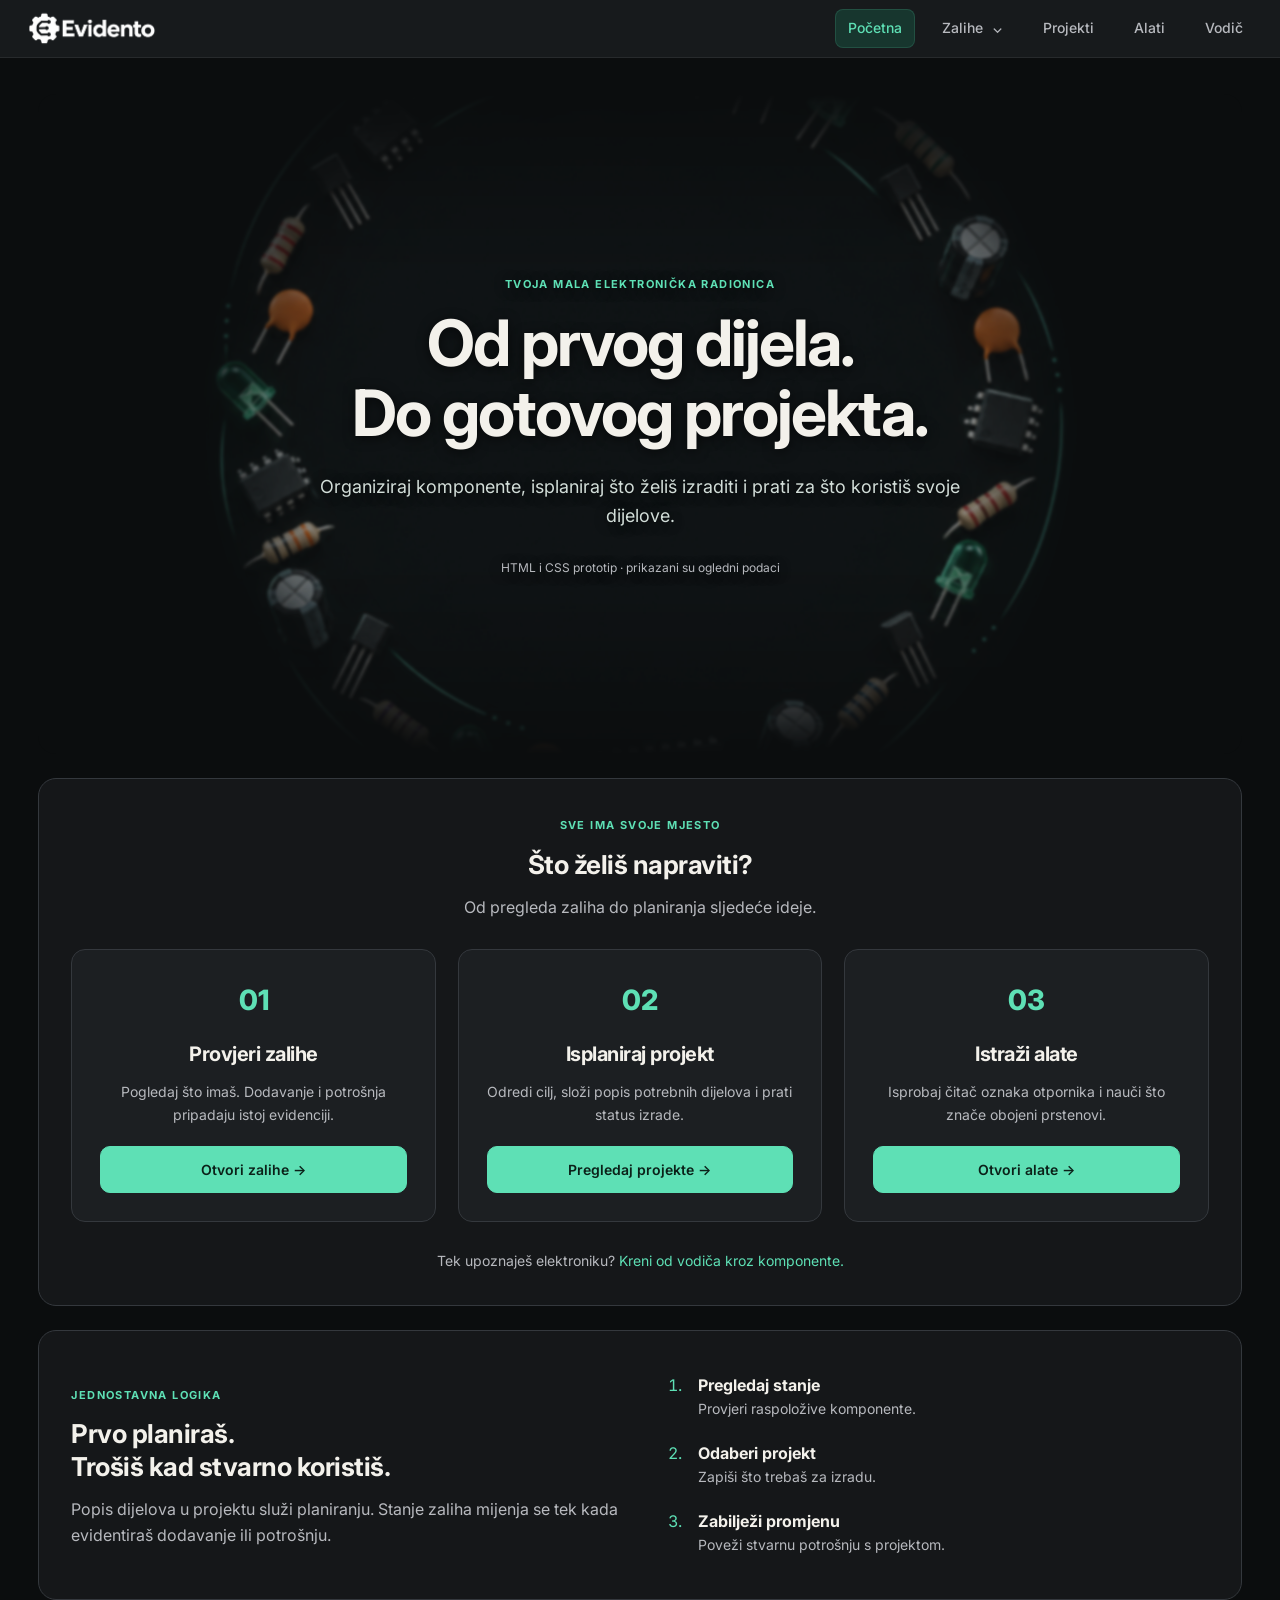
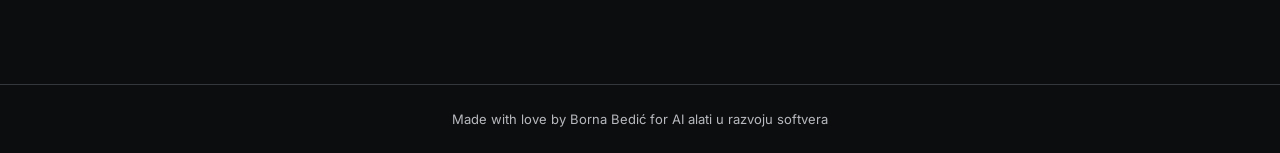
==== commit 30ff1607: "Doradena pocetna stranica: kruzna animacija, nova ilustracija i meki prijelazi Dodani gradijentni ru" ====
--- a/index.html
+++ b/index.html
@@ -37,7 +37,9 @@
     </header>
     <main id="glavni-sadrzaj" tabindex="-1">
         <section id="uvod-pocetne" aria-labelledby="naslov-uvoda">
-            <img class="slika-uvoda" src="media/evidento-komponente-panorama.png" alt="Ilustracija otpornika, kondenzatora, LED dioda i tranzistora sa zelenim osvjetljenjem." width="1536" height="1024" fetchpriority="high">
+            <div class="pozadina-uvoda">
+                <img class="slika-uvoda" src="media/evidento-komponente-orbita-v4.png" alt="Dekorativni kružni raspored elektroničkih komponenti sa zelenim osvjetljenjem." width="1254" height="1254" fetchpriority="high">
+            </div>
             <div class="tekst-uvoda">
                 <span class="mala-oznaka">TVOJA MALA ELEKTRONIČKA RADIONICA</span>
                 <h1 id="naslov-uvoda">Od prvog dijela.<br>Do gotovog projekta.</h1>
--- a/style.css
+++ b/style.css
@@ -239,6 +239,10 @@
     max-width: 1280px;
     margin: 36px auto 60px;
     min-width: 0;
+    animation-name: pojavljenje-sadrzaja;
+    animation-duration: 0.45s;
+    animation-timing-function: ease-out;
+    animation-iteration-count: 1;
 }
 
 section,
@@ -365,38 +369,58 @@
 #uvod-pocetne {
     position: relative;
     isolation: isolate;
+    display: flex;
+    align-items: center;
+    justify-content: center;
     min-height: 660px;
-    padding: 70px 28px 250px;
+    padding: 64px 28px;
     overflow: hidden;
     background: var(--pozadina-stranice);
     border: 0;
     text-align: center;
 }
 
+.pozadina-uvoda {
+    position: absolute;
+    inset: 0;
+    overflow: hidden;
+    pointer-events: none;
+    mix-blend-mode: screen;
+    /* samo krajevi nestaju, sredina ostaje vidljiva */
+    mask-image: linear-gradient(to bottom, transparent 0%, #00000088 14%, black 28%, black 70%, #00000088 86%, transparent 100%);
+    -webkit-mask-image: linear-gradient(to bottom, transparent 0%, #00000088 14%, black 28%, black 70%, #00000088 86%, transparent 100%);
+}
+
 .slika-uvoda {
     position: absolute;
-    top: -60px;
+    top: 50%;
     left: 50%;
-    width: 125%;
-    max-width: none;
-    height: calc(100% + 100px);
-    object-fit: cover;
+    width: 100%;
+    max-width: 920px;
+    height: auto;
+    aspect-ratio: 1;
+    object-fit: contain;
     object-position: center;
-    transform: translateX(-50%);
-    filter: blur(5px);
-    opacity: 0.6;
-    mix-blend-mode: screen;
-    /* slika nestaje prema dnu iza kartica */
-    mask-image: linear-gradient(to bottom, transparent, black 16%, black 55%, transparent 94%);
-    -webkit-mask-image: linear-gradient(to bottom, transparent, black 16%, black 55%, transparent 94%);
-}
-
-#uvod-pocetne::after {
-    content: "";
-    position: absolute;
-    inset: 0;
-    background: radial-gradient(ellipse at 50% 25%, #0b0d0ecc, #0b0d0e44 55%, transparent 80%);
-    pointer-events: none;
+    filter: blur(1.4px) brightness(0.95);
+    opacity: 0.75;
+    /* kružna maska uklanja kvadratne rubove slike pri svakom kutu */
+    mask-image: radial-gradient(circle closest-side, black 58%, #000000ee 70%, #00000099 84%, #00000033 94%, transparent 100%);
+    -webkit-mask-image: radial-gradient(circle closest-side, black 58%, #000000ee 70%, #00000099 84%, #00000033 94%, transparent 100%);
+    transform: translate(-50%, -50%);
+    animation-name: kruzenje-komponenti;
+    animation-duration: 90s;
+    animation-timing-function: linear;
+    animation-iteration-count: infinite;
+}
+
+/* cijeli krug završi na istom položaju na kojem je počeo */
+@keyframes kruzenje-komponenti {
+    from {
+        transform: translate(-50%, -50%) rotate(0deg);
+    }
+    to {
+        transform: translate(-50%, -50%) rotate(360deg);
+    }
 }
 
 .tekst-uvoda {
@@ -404,6 +428,7 @@
     z-index: 1;
     max-width: 800px;
     margin: 0 auto;
+    text-shadow: 0 2px 12px #00000099;
 }
 
 #naslov-uvoda {
@@ -1109,15 +1134,14 @@
 
     #uvod-pocetne {
         min-height: 600px;
-        padding: 44px 16px 220px;
+        padding: 44px 16px;
     }
 
     .slika-uvoda {
-        top: -20px;
-        width: 170%;
-        height: calc(100% + 40px);
-        filter: blur(4px);
-        opacity: 0.5;
+        width: 155%;
+        height: auto;
+        filter: blur(1px) brightness(1);
+        opacity: 0.7;
     }
 
     .uvodni-tekst {
@@ -1172,3 +1196,21 @@
         transform: none;
     }
 }
+
+/* sadržaj se jednom postupno pojavi pri otvaranju stranice */
+@keyframes pojavljenje-sadrzaja {
+    from {
+        opacity: 0;
+    }
+    to {
+        opacity: 1;
+    }
+}
+
+/* prva pozadina ispuni karticu, druga se vidi samo kroz rub */
+.predstavljeni-alat {
+    border: 1px solid transparent;
+    background:
+        linear-gradient(var(--pozadina-kartice), var(--pozadina-kartice)) padding-box,
+        linear-gradient(135deg, var(--naglasena-boja), #b1f7db 30%, #334b40 70%, var(--naglasena-boja)) border-box;
+}
